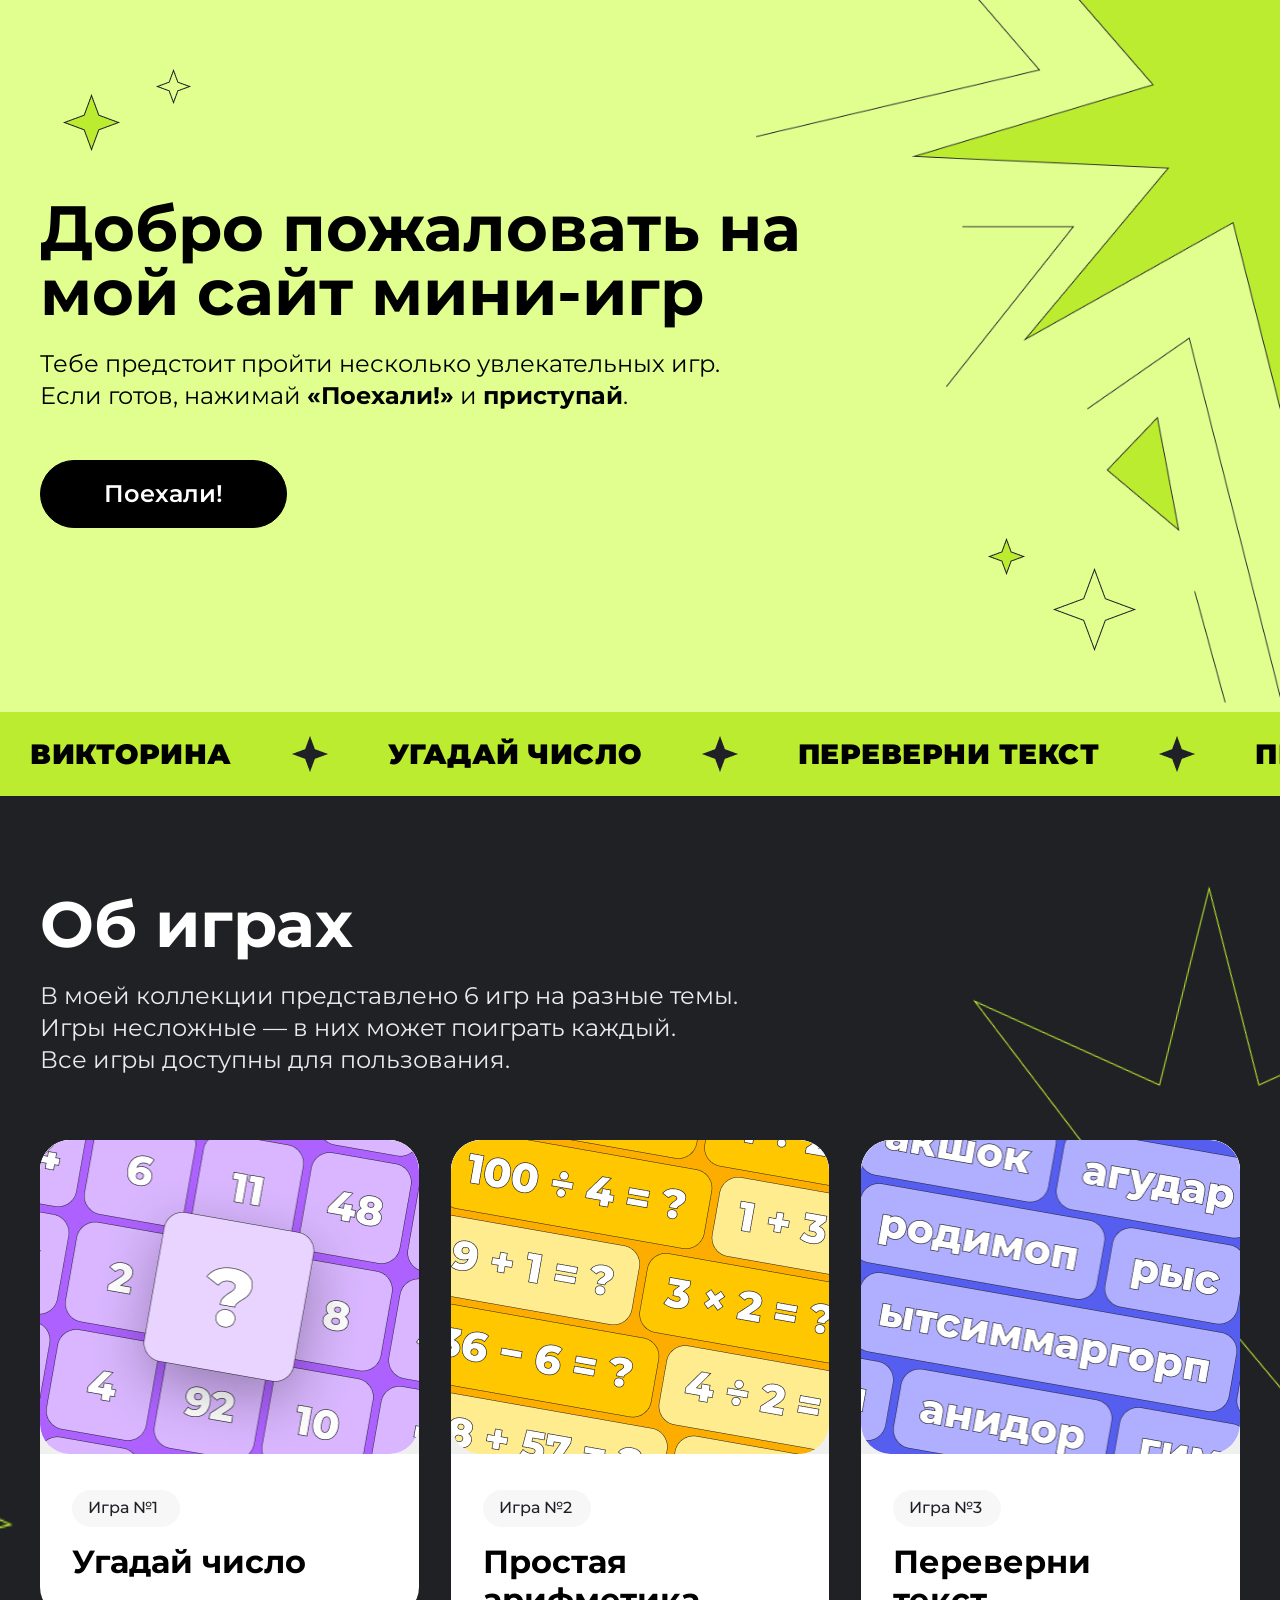
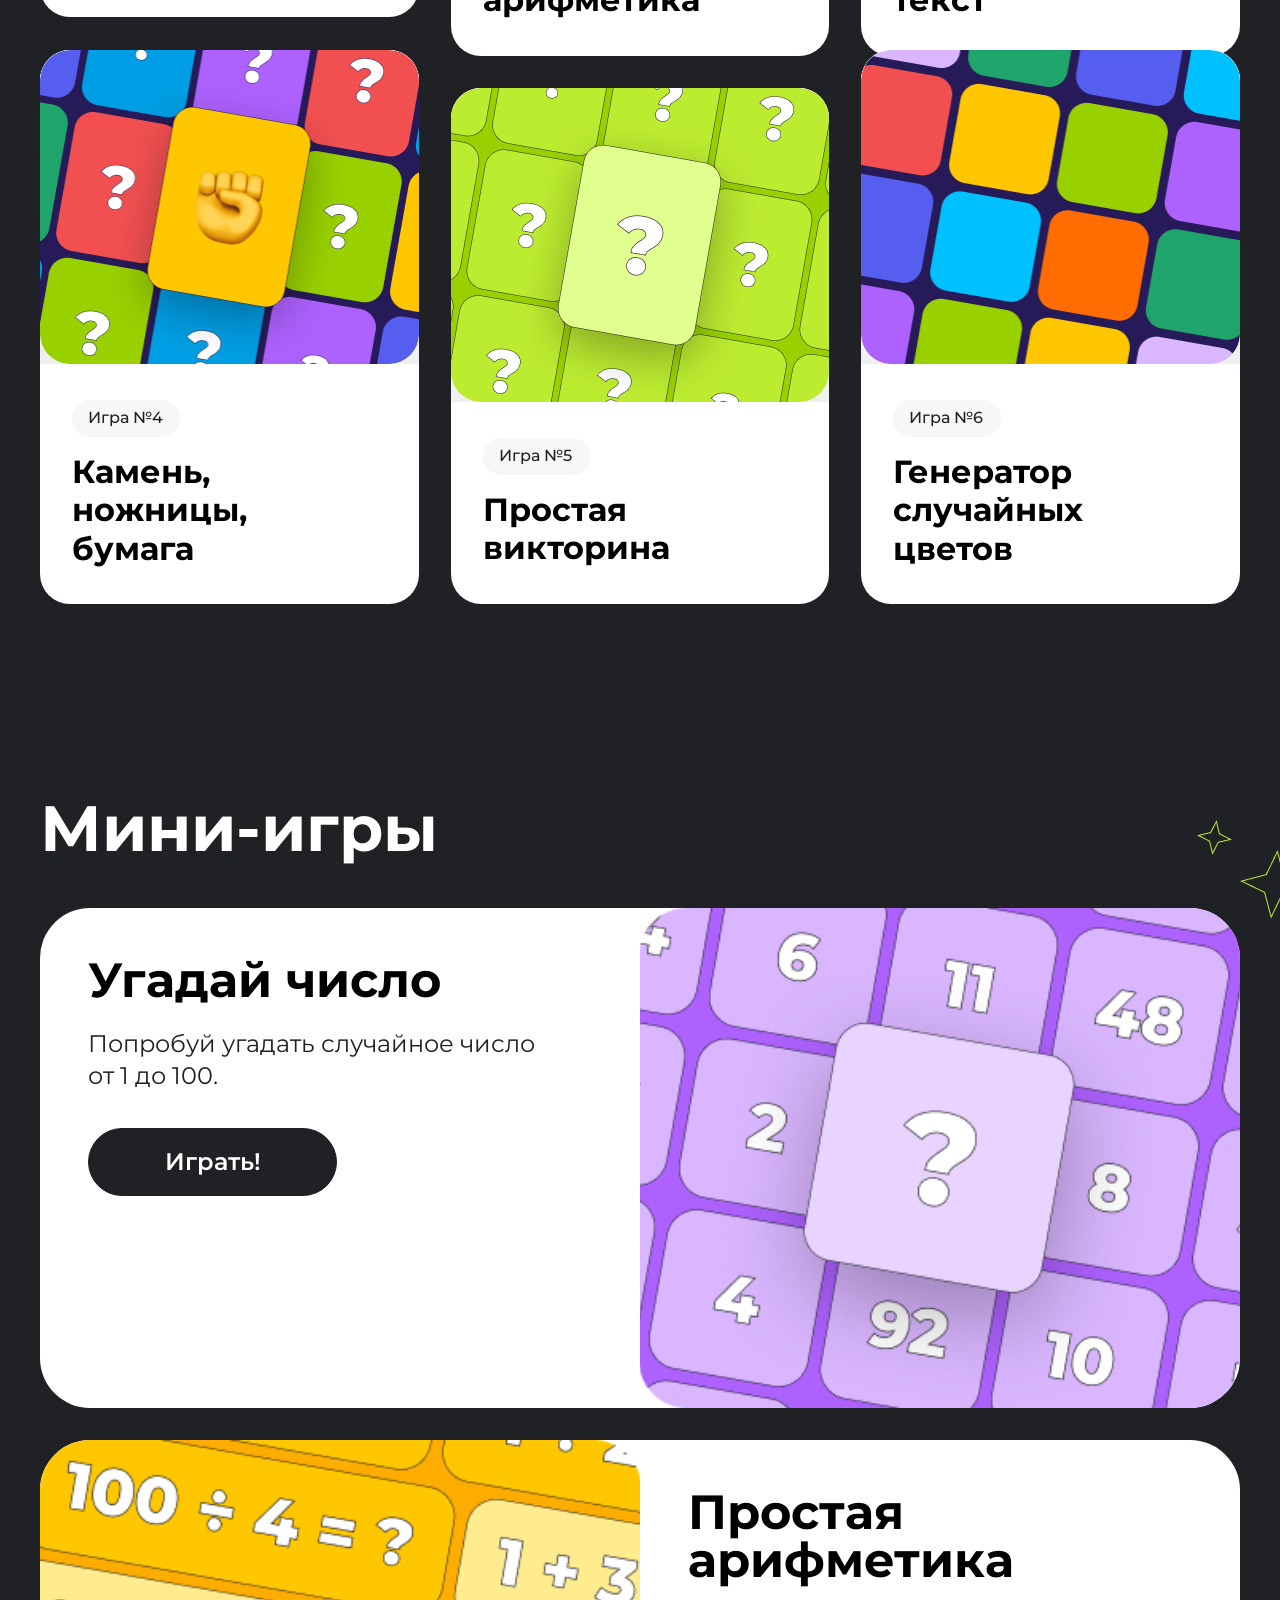
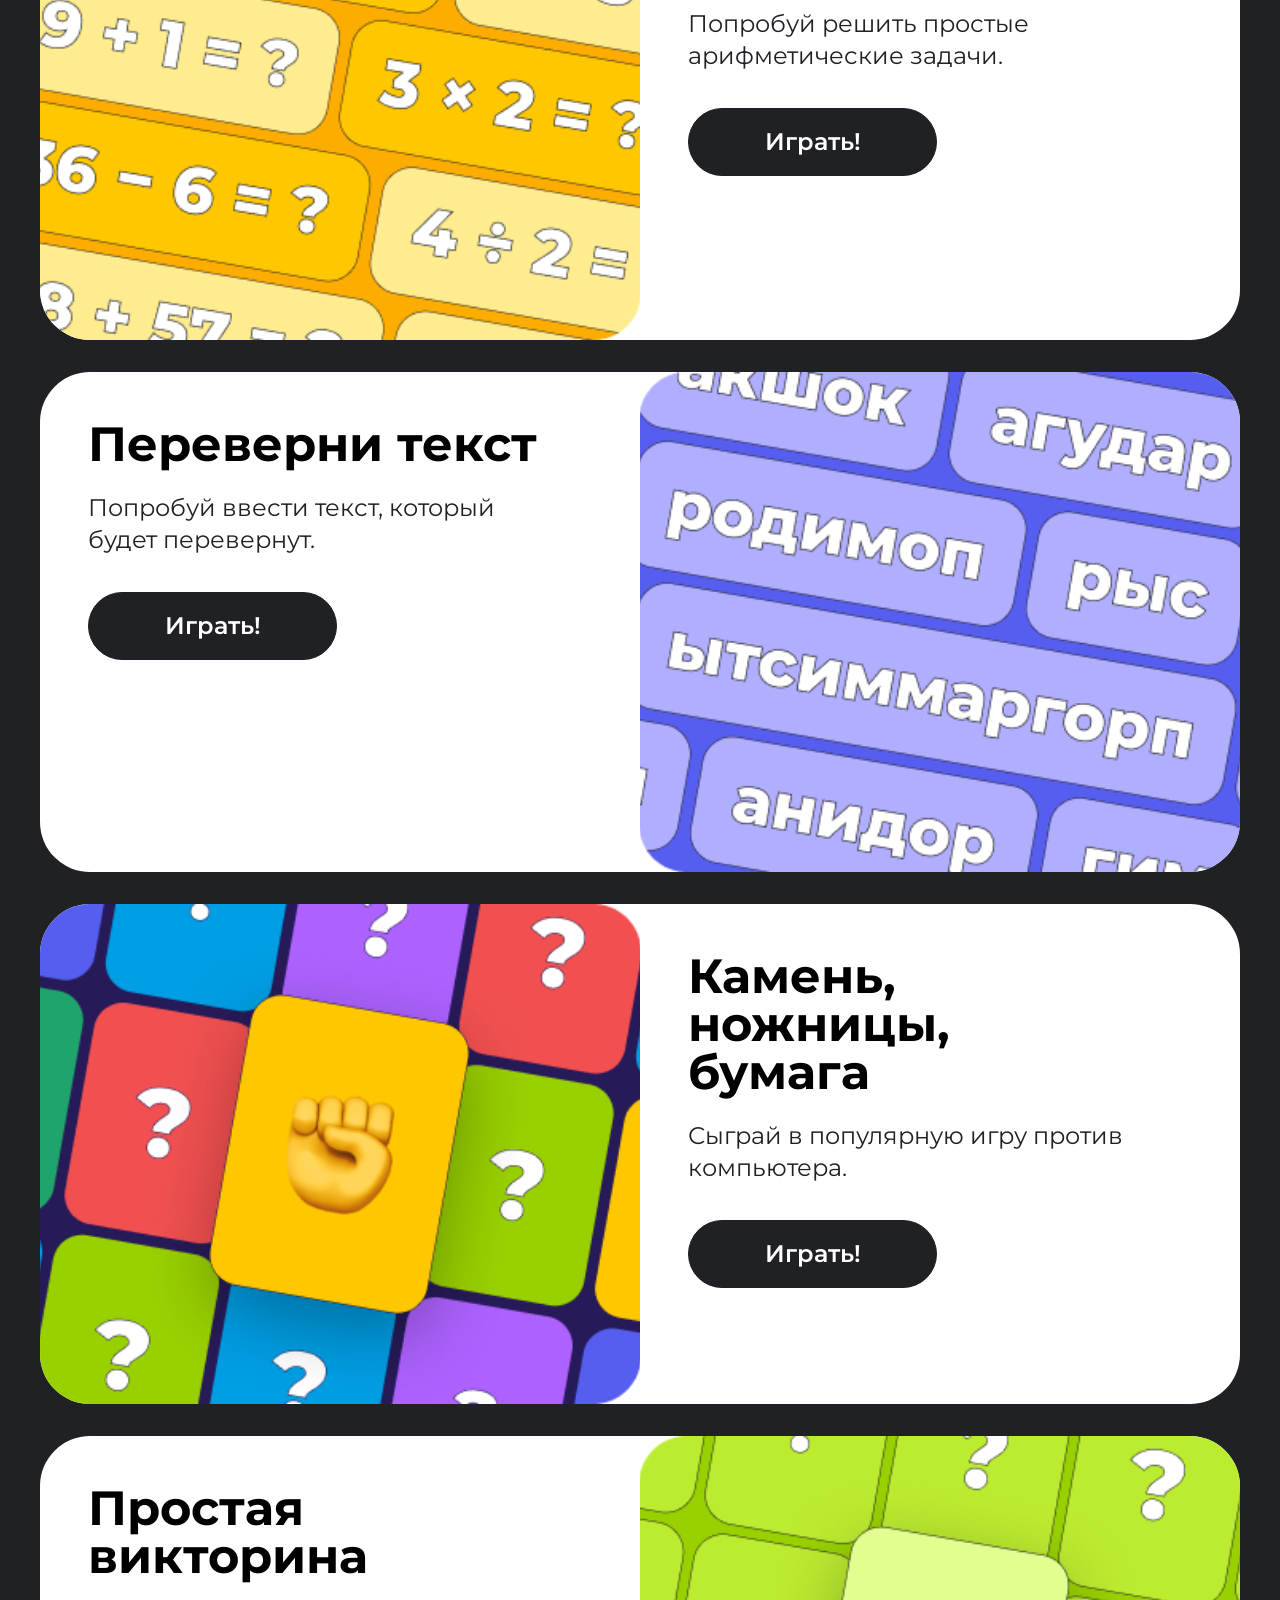
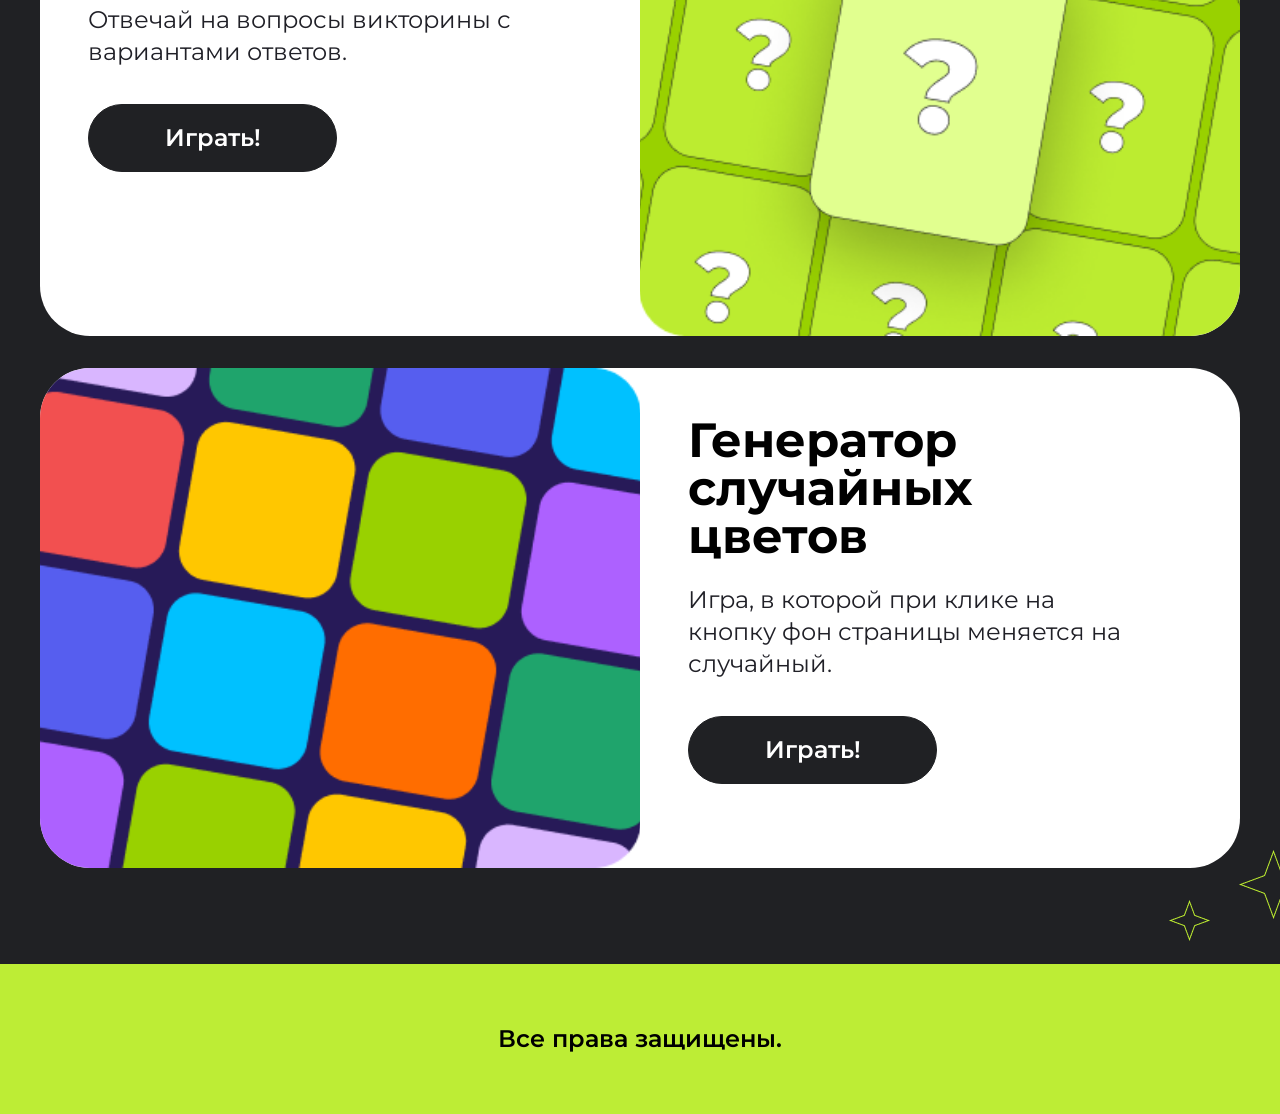
==== index.html @ d9ae39d8 "Merge pull request #2 from alesxxxgo/hw2 Hw2 is done pretty good - nice!" ====
<!DOCTYPE html>
<html lang="en">
<head>
    <meta charset="UTF-8">
    <meta name="viewport" content="width=device-width, initial-scale=1.0">
    <link rel="stylesheet" href="style.css">
    <link rel="preconnect" href="https://fonts.googleapis.com">
    <link rel="preconnect" href="https://fonts.gstatic.com" crossorigin>
    <link href="https://fonts.googleapis.com/css2?family=Montserrat:ital,wght@0,100..900;1,100..900&display=swap"
        rel="stylesheet">
    <title>Главная</title>
</head>
<body>
    <header class="center top">
        <img class="top__stars-1" src="./img/stars-1.png" alt="stars-1">
        <img class="top__stars-2" src="./img/stars-2.png" alt="stars-2">
        <img class="top__stars-3" src="./img/stars-3.png" alt="stars-3">
        <img class="top__stars-4" src="./img/stars-4.png" alt="stars-4">
        <img class="top__stars-5" src="./img/stars-5.png" alt="stars-5">
        <img class="top__stars-9" src="./img/stars-9.png" alt="stars-9">
        <img class="top__stars-10" src="./img/stars-10.png" alt="stars-10">
        <img class="top__stars-11" src="./img/stars-11.png" alt="stars-11">
        <img class="top__stars-12" src="./img/stars-12.png" alt="stars-12">
        <img class="top__stars-13" src="./img/stars-13.png" alt="stars-13">
        <section class="top__desc">
            <h1 class="top__desc-title">Добро пожаловать на мой сайт мини-игр</h1>
            <p class="top__desc-subtitle">
                Тебе предстоит пройти несколько увлекательных игр. Если готов, нажимай 
                <span class="top__desc-subtitle--bold">«Поехали!»</span> и 
                <span class="top__desc-subtitle--bold">приступай</span>.
            </p>
            <a href="#games-section" class="top__desc-btn">Поехали!</a>
        </section>
    </header>

    <div class="ticker">
        <div class="ticker__track">
            <div class="ticker__group">
                <span class="ticker__item">Викторина</span>
                <div class="ticker__star"></div>
                <span class="ticker__item">Угадай число</span>
                <div class="ticker__star"></div>
                <span class="ticker__item">Переверни текст</span>
                <div class="ticker__star"></div>
                <span class="ticker__item">Простая арифметика</span>
                <div class="ticker__star"></div>
                <span class="ticker__item">Камень, Ножницы, Бумага</span>
                <div class="ticker__star"></div>
                <span class="ticker__item">Генератор Случайных Цветов</span>
                <div class="ticker__star"></div>
            </div>
        </div>
    </div>
    
    <section id="games-section" class="games center">
        <img class="games__stars-7" src="./img/stars-7.png" alt="star">
        <img class="games__stars-8" src="./img/stars-8.png" alt="star">
        <div class="games__desc">
            <h2 class="games__desc-title">Об играх</h2>
            <p class="games__desc-text">
                В моей коллекции представлено 6 игр на разные темы.<br>
                Игры несложные — в них может поиграть каждый.<br>
                Все игры доступны для пользования.
            </p>
        </div>
        
        <div class="games__grid">

            <a href="#" class="game-card">
                <div class="game-card__image-box">
                    <img src="./img/game-1.png" alt="Угадай число" class="game-card__img">
                </div>
                <div class="game-card__info">
                    <span class="game-card__number">Игра №1</span>
                    <h3 class="game-card__title">Угадай число</h3>
                </div>
            </a>

            <a href="#" class="game-card">
                <div class="game-card__image-box">
                    <img src="./img/game-2.png" alt="Простая арифметика" class="game-card__img">
                </div>
                <div class="game-card__info">
                    <span class="game-card__number">Игра №2</span>
                    <h3 class="game-card__title">Простая арифметика</h3>
                </div>
            </a>

            <a href="#" class="game-card">
                <div class="game-card__image-box">
                    <img src="./img/game-3.png" alt="Переверни текст" class="game-card__img">
                </div>
                <div class="game-card__info">
                    <span class="game-card__number">Игра №3</span>
                    <h3 class="game-card__title">Переверни текст</h3>
                </div>
            </a>

            <a href="#" class="game-card">
                <div class="game-card__image-box">
                    <img src="./img/game-4.png" alt="Камень, ножницы, бумага" class="game-card__img">
                </div>
                <div class="game-card__info">
                    <span class="game-card__number">Игра №4</span>
                    <h3 class="game-card__title">Камень, ножницы, бумага</h3>
                </div>
            </a>

            <a href="#" class="game-card">
                <div class="game-card__image-box">
                    <img src="./img/game-5.png" alt="Простая викторина" class="game-card__img">
                </div>
                <div class="game-card__info">
                    <span class="game-card__number">Игра №5</span>
                    <h3 class="game-card__title">Простая викторина</h3>
                </div>
            </a>

            <a href="#" class="game-card">
                <div class="game-card__image-box">
                    <img src="./img/game-6.png" alt="Генератор случайных цветов" class="game-card__img">
                </div>
                <div class="game-card__info">
                    <span class="game-card__number">Игра №6</span>
                    <h3 class="game-card__title">Генератор случайных цветов</h3>
                </div>
            </a>
        </div>
    </section>
    <!-- НОВАЯ МОБИЛЬНАЯ СЕКЦИЯ -->
    <section class="mini-games center">
        <h2 class="mini-games__title">Мини-игры</h2>
        
        <!-- Твои мобильные звёзды -->
        <img class="games__stars-14" src="./img/stars-14.png" alt="star">
        <img class="games__stars-15" src="./img/stars-15.png" alt="star">
        <img class="games__stars-16" src="./img/stars-16.png" alt="star">
        <img class="games__stars-17" src="./img/stars-17.png" alt="star">

        <div class="mini-games__list">

            <!-- Карточка №1 (Текст слева) -->
            <div class="mobile-card">
                <div class="mobile-card__info">
                    <h3 class="mobile-card__title">Угадай число</h3>
                    <p class="mobile-card__text">Попробуй угадать случайное число от 1 до 100.</p>
                    <a href="#" class="mobile-card__btn">Играть!</a>
                </div>
                <div class="mobile-card__image-box">
                    <img src="./img/game-1.png" alt="Угадай число" class="mobile-card__img">
                </div>
            </div>

            <!-- Карточка №2 (Картинка слева) -->
            <div class="mobile-card">
                <div class="mobile-card__image-box">
                    <img src="./img/game-2.png" alt="Простая арифметика" class="game-card__img">
                </div>
                <div class="mobile-card__info">
                    <h3 class="mobile-card__title">Простая арифметика</h3>
                    <p class="mobile-card__text">Попробуй решить простые арифметические задачи.</p>
                    <a href="#" class="mobile-card__btn">Играть!</a>
                </div>
            </div>

            <!-- Карточка №3 (Текст слева) -->
            <div class="mobile-card">
                <div class="mobile-card__info">
                    <h3 class="mobile-card__title">Переверни текст</h3>
                    <p class="mobile-card__text">Попробуй ввести текст, который будет перевернут.</p>
                    <a href="#" class="mobile-card__btn">Играть!</a>
                </div>
                <div class="mobile-card__image-box">
                    <img src="./img/game-3.png" alt="Переверни текст" class="mobile-card__img">
                </div>
            </div>

            <!-- Карточка №4 (Картинка слева) -->
            <div class="mobile-card">
                <div class="mobile-card__image-box">
                    <img src="./img/game-4.png" alt="Камень, ножницы, бумага" class="game-card__img">
                </div>
                <div class="mobile-card__info">
                    <h3 class="mobile-card__title">Камень, ножницы, бумага</h3>
                    <p class="mobile-card__text">Сыграй в популярную игру против компьютера.</p>
                    <a href="#" class="mobile-card__btn">Играть!</a>
                </div>
            </div>

            <!-- Карточка №5 (Текст слева) -->
            <div class="mobile-card">
                <div class="mobile-card__info">
                    <h3 class="mobile-card__title">Простая викторина</h3>
                    <p class="mobile-card__text">Отвечай на вопросы викторины с вариантами ответов.</p>
                    <a href="#" class="mobile-card__btn">Играть!</a>
                </div>
                <div class="mobile-card__image-box">
                    <img src="./img/game-5.png" alt="Простая викторина" class="mobile-card__img">
                </div>
            </div>

            <!-- Карточка №6 (Картинка слева) -->
            <div class="mobile-card">
                <div class="mobile-card__image-box">
                    <img src="./img/game-6.png" alt="Генератор случайных цветов" class="game-card__img">
                </div>
                <div class="mobile-card__info">
                    <h3 class="mobile-card__title">Генератор случайных цветов</h3>
                    <p class="mobile-card__text">Игра, в которой при клике на кнопку фон страницы меняется на случайный.</p>
                    <a href="#" class="mobile-card__btn">Играть!</a>
                </div>
            </div>

        </div>
    </section>
    <footer class="footer">
        <p class="footer__text">Все права защищены.</p>
    </footer>
</body>
</html>
---- style.css ----
* {
  margin: 0;
  padding: 0;
  box-sizing: border-box;
  font-family: "Montserrat", sans-serif;
  scroll-behavior: smooth;
}

.center {
  padding-left: calc(50% - 600px);
  padding-right: calc(50% - 600px);
}

.top {
  position: relative;
  overflow: hidden;
  background: #E1FF8F;
  height: 712px;
}
.top__stars-1 {
  top: 0;
  right: 0;
  height: 100%;
  position: absolute;
  z-index: 1;
  pointer-events: none;
}
.top__stars-2 {
  position: absolute;
  top: 568px;
  left: calc(50% + 413px);
}
.top__stars-3 {
  position: absolute;
  top: 538px;
  left: calc(50% + 348px);
}
.top__stars-4 {
  position: absolute;
  top: 94px;
  left: 63px;
}
.top__stars-5 {
  position: absolute;
  top: 69px;
  left: 156px;
}
.top__stars-9, .top__stars-10, .top__stars-11, .top__stars-12, .top__stars-13 {
  display: none;
}
.top__desc {
  position: relative;
  z-index: 2;
}
.top__desc-title {
  padding-top: 196px;
  padding-bottom: 24px;
  width: 769px;
  font-weight: 700;
  font-size: 64px;
  line-height: 100%;
}
.top__desc-subtitle {
  width: 720px;
  font-weight: 400;
  font-size: 24px;
  line-height: 32px;
}
.top__desc-subtitle span {
  font-weight: 700;
}
.top__desc-btn {
  display: flex;
  justify-content: center;
  text-decoration: none;
  width: 247px;
  margin-top: 48px;
  border-radius: 60px;
  padding-top: 16px;
  padding-bottom: 16px;
  padding-left: 28px;
  padding-right: 28px;
  font-size: 24px;
  color: #fff;
  background-color: #000;
  font-weight: 600;
  line-height: 142%;
  border: 1px solid #000;
}
.top__desc-btn:hover {
  transition: all 0.75s;
  color: #000;
  background-color: #fff;
}

.ticker {
  width: 100%;
  background-color: #BCEC30;
  overflow: hidden;
  display: flex;
  flex-wrap: nowrap;
  -webkit-user-select: none;
     -moz-user-select: none;
          user-select: none;
}
.ticker__container {
  display: flex;
  flex-wrap: nowrap;
  width: -moz-max-content;
  width: max-content;
  animation: scroll-marquee 25s linear infinite;
}
.ticker__group {
  display: flex;
  align-items: center;
  flex-wrap: nowrap;
  gap: 60px;
  padding: 24px 30px;
}
.ticker__item {
  font-weight: 900;
  font-size: 28px;
  text-transform: uppercase;
  color: #000000;
  letter-spacing: 0.5px;
  white-space: nowrap;
}
.ticker__star {
  width: 36px;
  height: 36px;
  background: url(./img/star.png) no-repeat center/contain;
  flex-shrink: 0;
}
.ticker:hover .ticker__container {
  animation-play-state: paused;
}

@keyframes scroll-marquee {
  0% {
    transform: translate3d(0, 0, 0);
  }
  100% {
    transform: translate3d(-50%, 0, 0);
  }
}
.games {
  background-color: #202124;
  padding-top: 96px;
  padding-bottom: 96px;
  position: relative;
  overflow: hidden;
}
.games::after {
  content: "";
  position: absolute;
  width: 584.71px;
  height: 584.71px;
  opacity: 1;
  top: 87px;
  left: calc(50% + 230px);
  transform: rotate(6.77deg);
  background: url("./img/stars-6.png") no-repeat center/contain;
  z-index: 1;
  pointer-events: none;
}
.games__stars-7 {
  position: absolute;
  width: 54px;
  height: 54px;
  top: 700px;
  left: calc(50% - 680px);
  z-index: 2;
}
.games__stars-8 {
  position: absolute;
  width: 31px;
  height: 31px;
  top: 650px;
  left: calc(50% - 700px);
  transform: rotate(15deg);
  z-index: 2;
}
.games__desc {
  position: relative;
  z-index: 3;
  margin-bottom: 64px;
}
.games__desc-title {
  font-size: 64px;
  font-weight: 700;
  color: #ffffff;
  line-height: 100%;
  padding-bottom: 24px;
}
.games__desc-text {
  font-size: 24px;
  font-weight: 400;
  color: #ffffff;
  line-height: 32px;
  opacity: 0.9;
}
.games__grid {
  position: relative;
  display: grid;
  grid-template-columns: repeat(3, 1fr);
  gap: 32px;
  align-items: start;
}

.game-card {
  display: flex;
  flex-direction: column;
  background-color: #ffffff;
  border-radius: 30px;
  text-decoration: none;
  overflow: hidden;
  position: relative;
  z-index: 2;
  transition: transform 0.3s cubic-bezier(0.25, 0.46, 0.45, 0.94);
}
.game-card:nth-child(4), .game-card:nth-child(6) {
  margin-top: -38px;
}
.game-card:hover {
  scale: 1.05;
  transition: 0.35s;
  cursor: pointer;
}
.game-card__image-box {
  width: 100%;
  height: 314px;
  background-color: #f0f0f0;
  overflow: hidden;
}
.game-card__img {
  width: 100%;
  height: 100%;
  -o-object-fit: cover;
     object-fit: cover;
  border-radius: 30px;
}
.game-card__info {
  padding: 36px 32px;
  display: flex;
  flex-direction: column;
  gap: 16px;
}
.game-card__number {
  font-size: 16px;
  font-weight: 500;
  color: #202027;
  background-color: #f7f7f7;
  width: 108px;
  padding: 8px 16px 10px 16px;
  border-radius: 52px;
}
.game-card__title {
  width: 300px;
  font-size: 32px;
  font-weight: 700;
  color: #000000;
  line-height: 120%;
}

.mini-games {
  background-color: #202124;
  padding-top: 96px;
  padding-bottom: 96px;
  position: relative;
  overflow: hidden;
}
.mini-games__title {
  font-size: 64px;
  font-weight: 700;
  color: #ffffff;
  line-height: 100%;
  margin-bottom: 48px;
}
.mini-games__list {
  display: flex;
  flex-direction: column;
  gap: 32px;
  width: 100%;
}
.mini-games .games__stars-14 {
  position: absolute;
  opacity: 1;
  top: 120px;
  left: calc(50% + 557px);
  border-width: 1px;
  z-index: 1;
}
.mini-games .games__stars-15 {
  position: absolute;
  opacity: 1;
  top: 150px;
  left: calc(50% + 600px);
  border-width: 1px;
  z-index: 1;
}
.mini-games .games__stars-16 {
  width: 69px;
  height: 69px;
  position: absolute;
  top: 3350px;
  left: calc(50% + 599px);
  border-width: 1px;
  z-index: 1;
}
.mini-games .games__stars-17 {
  width: 41px;
  height: 41px;
  position: absolute;
  top: 3400px;
  left: calc(50% + 529px);
  border-width: 1px;
  z-index: 1;
}

.mobile-card {
  display: flex;
  flex-direction: row;
  width: 100%;
  height: 500px;
  background-color: #ffffff;
  border-radius: 50px;
  overflow: hidden;
  position: relative;
  z-index: 2;
  transition: transform 0.3s cubic-bezier(0.25, 0.46, 0.45, 0.94);
}
.mobile-card__image-box {
  width: 50%;
  height: 100%;
  overflow: hidden;
}
.mobile-card__img {
  width: 100%;
  height: 100%;
  -o-object-fit: cover;
     object-fit: cover;
  border-radius: 30px;
}
.mobile-card__info {
  width: 50%;
  padding: 48px 48px;
  display: flex;
  flex-direction: column;
  align-items: flex-start;
  gap: 24px;
}
.mobile-card__title {
  width: 450px;
  font-size: 48px;
  font-weight: 700;
  color: #000000;
  line-height: 100%;
}
.mobile-card__text {
  font-size: 24px;
  font-weight: 400;
  color: #202027;
  line-height: 32px;
  max-width: 457px;
}
.mobile-card__btn {
  display: inline-flex;
  justify-content: center;
  align-items: center;
  text-decoration: none;
  background-color: #202124;
  color: #ffffff;
  font-weight: 600;
  font-size: 24px;
  line-height: 142%;
  padding: 16px 75.5px;
  border-radius: 60px;
  margin-top: 12px;
  border: 1px solid #202124;
  transition: all 0.3s ease-in-out;
}
.mobile-card__btn:hover {
  background-color: #ffffff;
  color: #202124;
}

.footer {
  display: flex;
  height: 150px;
  background-color: #BDED35;
  justify-content: center;
  align-items: center;
}
.footer__text {
  font-family: "Montserrat", sans-serif;
  font-size: 24px;
  font-weight: 600;
  color: #000;
}

@media (max-width: 767px) {
  .center {
    padding-left: 16px;
    padding-right: 16px;
  }
  .top {
    height: auto;
    padding-top: 147px;
    padding-bottom: 182px;
    position: relative;
    overflow: hidden;
  }
  .top__stars-1, .top__stars-2, .top__stars-3, .top__stars-4, .top__stars-5 {
    display: none !important;
  }
  .top__stars-9 {
    opacity: 1;
    border-width: 1px;
    top: 0;
    right: 0;
    position: absolute;
    z-index: 1;
    pointer-events: none;
    display: inline;
  }
  .top__stars-10 {
    opacity: 1;
    top: 97px;
    left: 38px;
    position: absolute;
    border-width: 1px;
    display: inline;
  }
  .top__stars-11 {
    opacity: 1;
    top: 64px;
    left: 92px;
    position: absolute;
    border-width: 1px;
    display: inline;
  }
  .top__stars-12 {
    opacity: 1;
    top: 557px;
    left: 273px;
    position: absolute;
    border-width: 1px;
    display: inline;
  }
  .top__stars-13 {
    opacity: 1;
    top: 580px;
    left: 304px;
    position: absolute;
    border-width: 1px;
    display: inline;
  }
  .top__desc {
    display: flex;
    flex-direction: column;
    align-items: center;
    text-align: center;
    width: 100%;
  }
  .top__desc-title {
    font-size: 32px;
    line-height: 110%;
    width: 100%;
    max-width: 262px;
    padding-left: 17px;
    padding-right: 17px;
    padding-top: 0;
    padding-bottom: 24px;
  }
  .top__desc-subtitle {
    font-size: 16px;
    line-height: 140%;
    width: 100%;
    max-width: 296px;
  }
  .top__desc-btn {
    margin-top: 36px;
    width: 285px;
    font-size: 16px;
  }
  .ticker__group {
    display: flex;
    align-items: center;
    flex-wrap: nowrap;
    gap: 27.5px;
    padding: 16px 17px;
  }
  .ticker__item {
    font-weight: 700;
    font-size: 18px;
    text-transform: uppercase;
    color: #000000;
    letter-spacing: 4%;
    white-space: nowrap;
  }
  .ticker__star {
    width: 19.5px;
    height: 19.5px;
    background: url(./img/star.png) no-repeat center/contain;
    flex-shrink: 0;
  }
  .games {
    display: none;
  }
  .mini-games {
    padding-top: 16px;
    padding-bottom: 10px;
  }
  .mini-games__title {
    font-size: 32px;
    margin-bottom: 48px;
    margin-top: 48px;
  }
  .mini-games__list {
    gap: 24px;
  }
  .mini-games .games__stars-14,
  .mini-games .games__stars-15,
  .mini-games .games__stars-16,
  .mini-games .games__stars-17 {
    display: none !important;
  }
  .mobile-card {
    display: flex;
    flex-direction: column !important;
    height: auto;
    border-radius: 30px;
  }
  .mobile-card__image-box {
    order: 1;
    width: 100%;
    height: 284px;
  }
  .mobile-card__info {
    order: 2;
    width: 100%;
    padding: 30px 30px;
    gap: 16px;
  }
  .mobile-card__img {
    border-radius: 0;
  }
  .mobile-card__title {
    font-size: 32px;
    width: 284px;
  }
  .mobile-card__text {
    font-size: 16px;
    line-height: 108%;
    max-width: 285px;
  }
  .mobile-card__btn {
    width: 285px;
    font-size: 16px;
    padding: 15.5px 0;
    margin-top: 16px;
  }
  .footer {
    height: 100px;
  }
  .footer__text {
    font-size: 16px;
  }
}/*# sourceMappingURL=style.css.map */
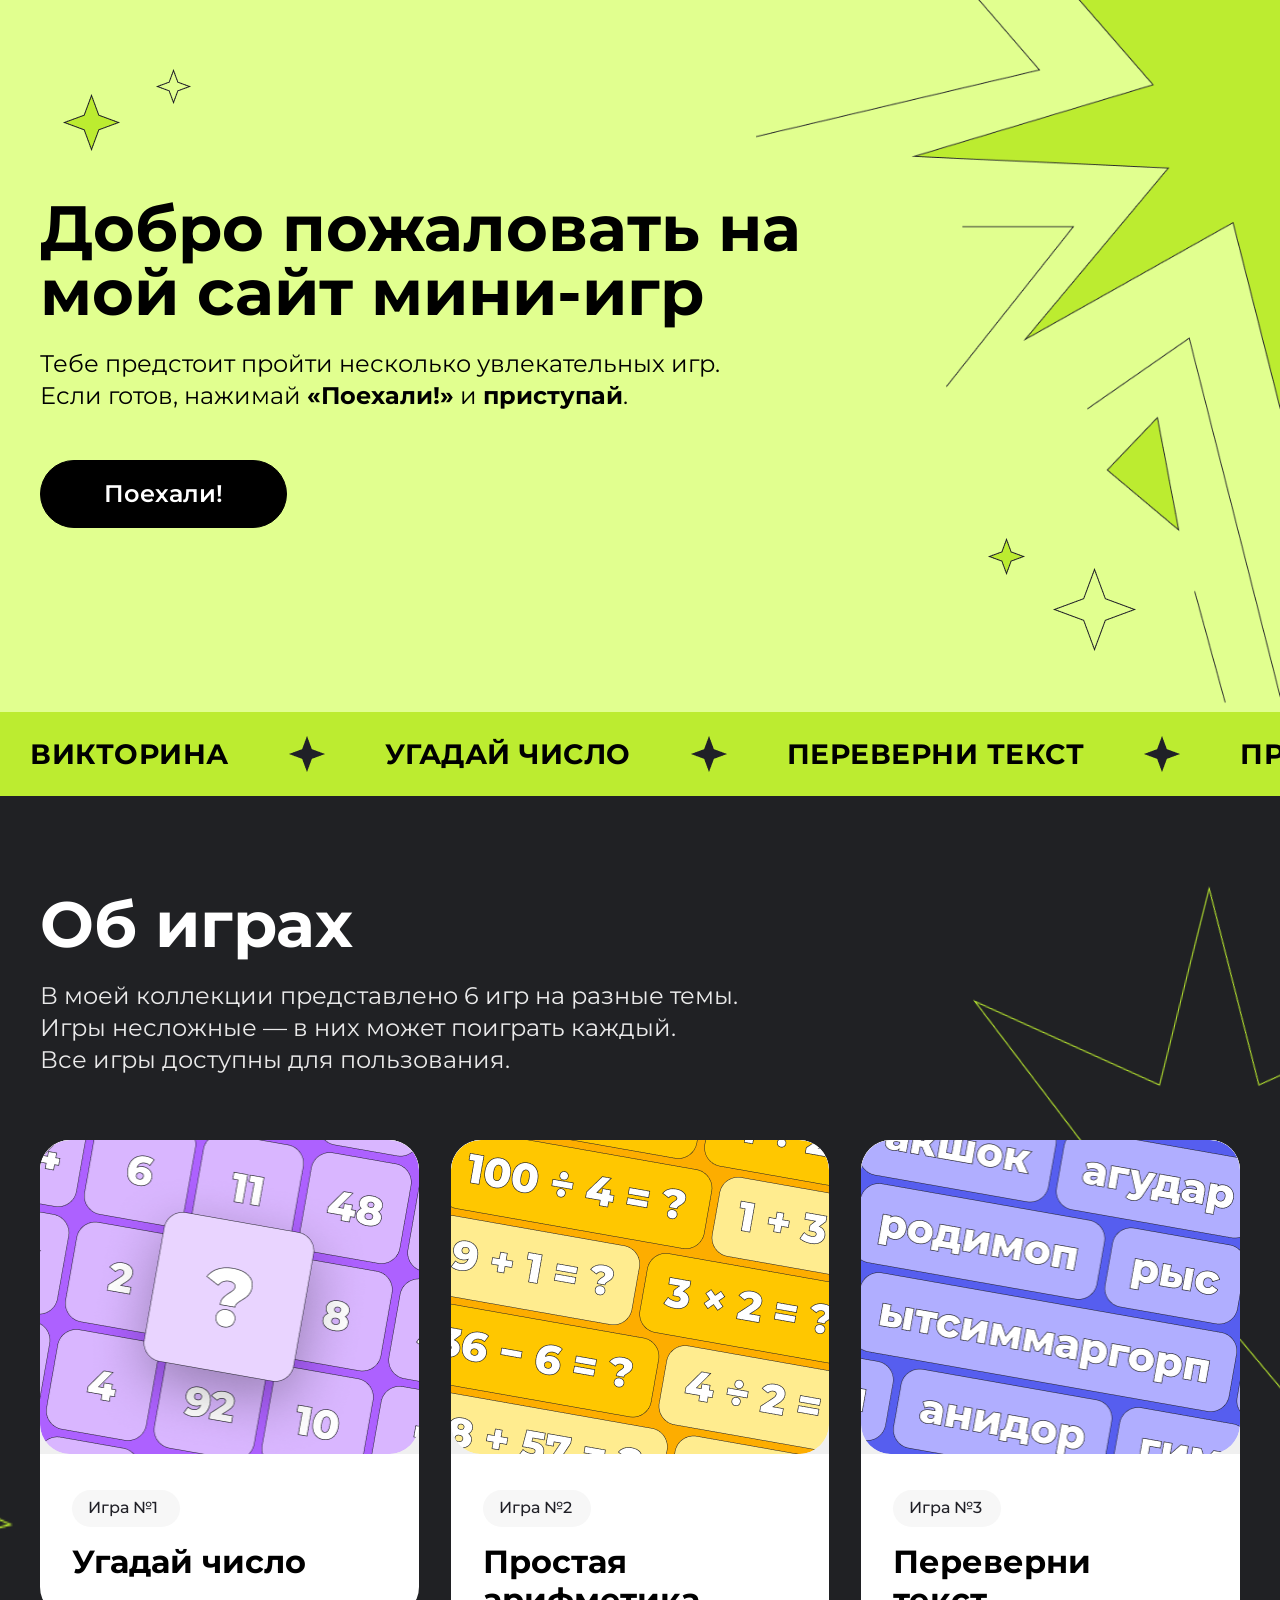
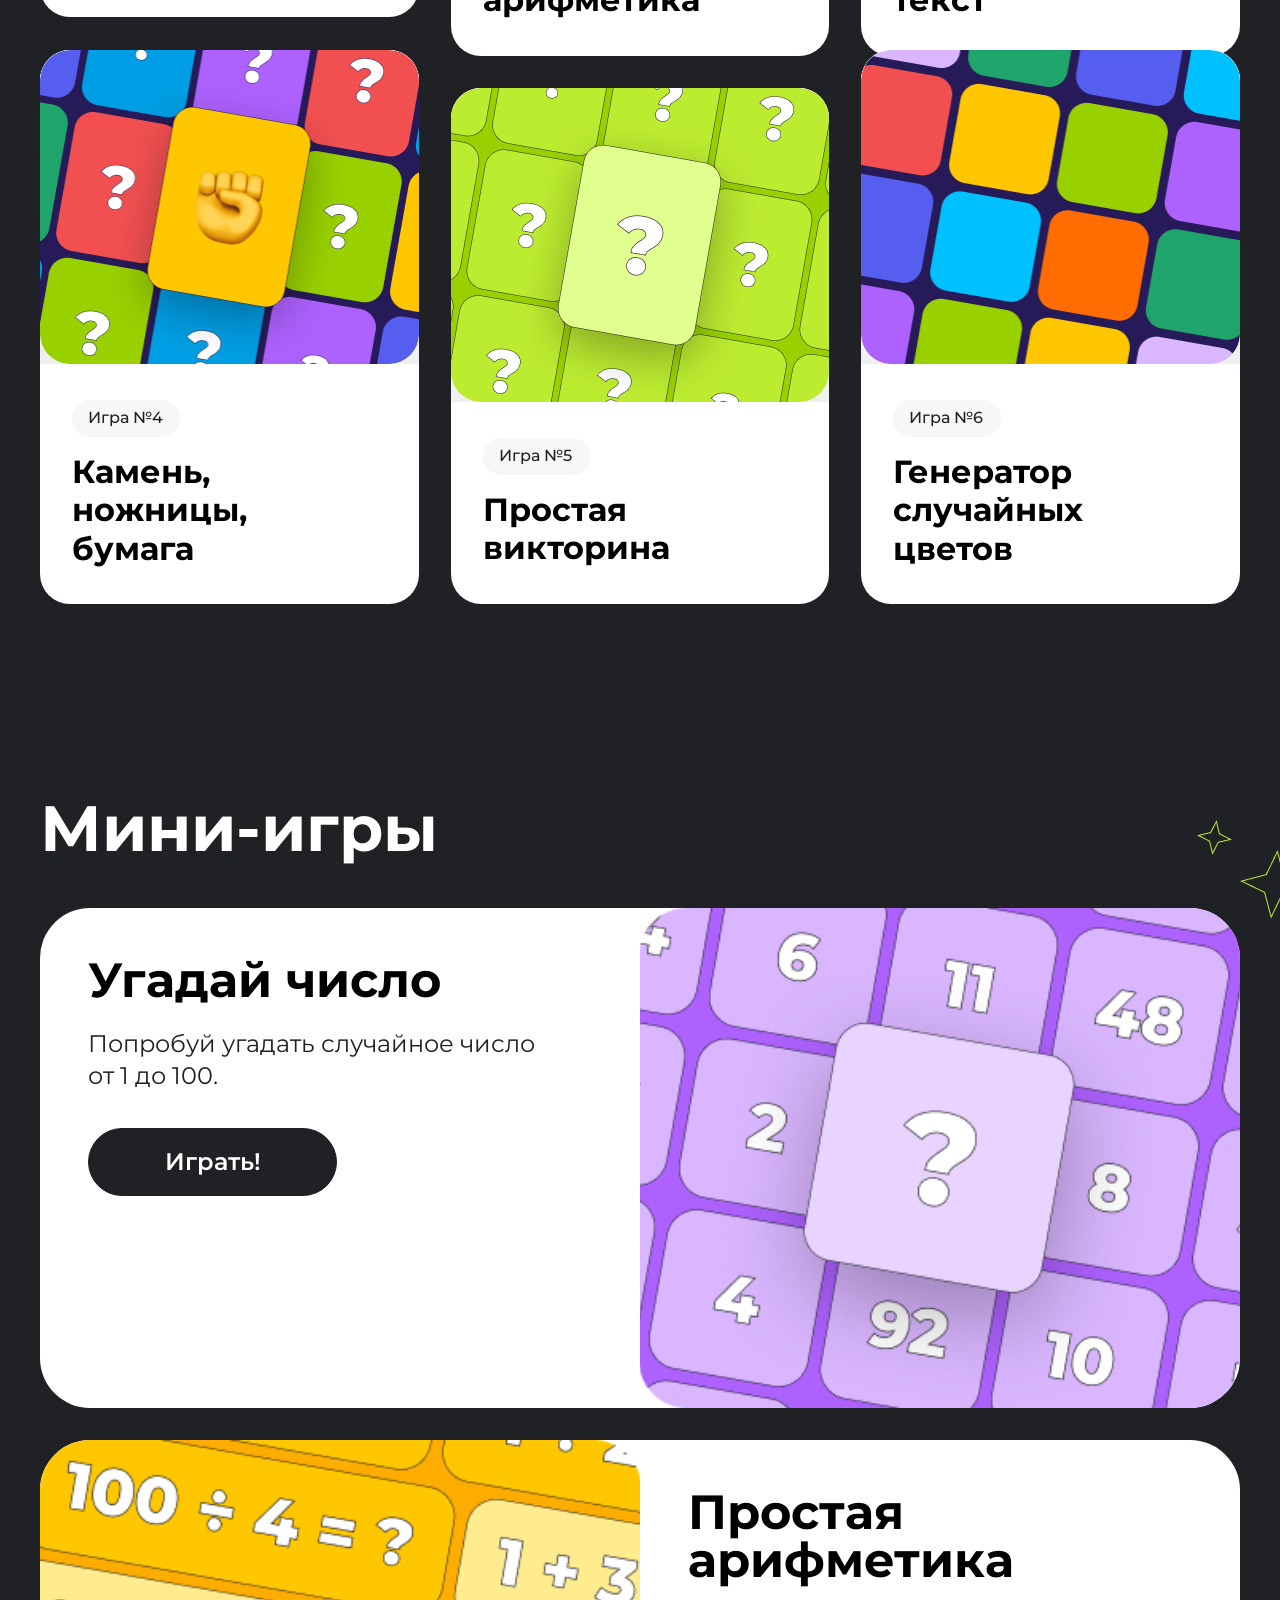
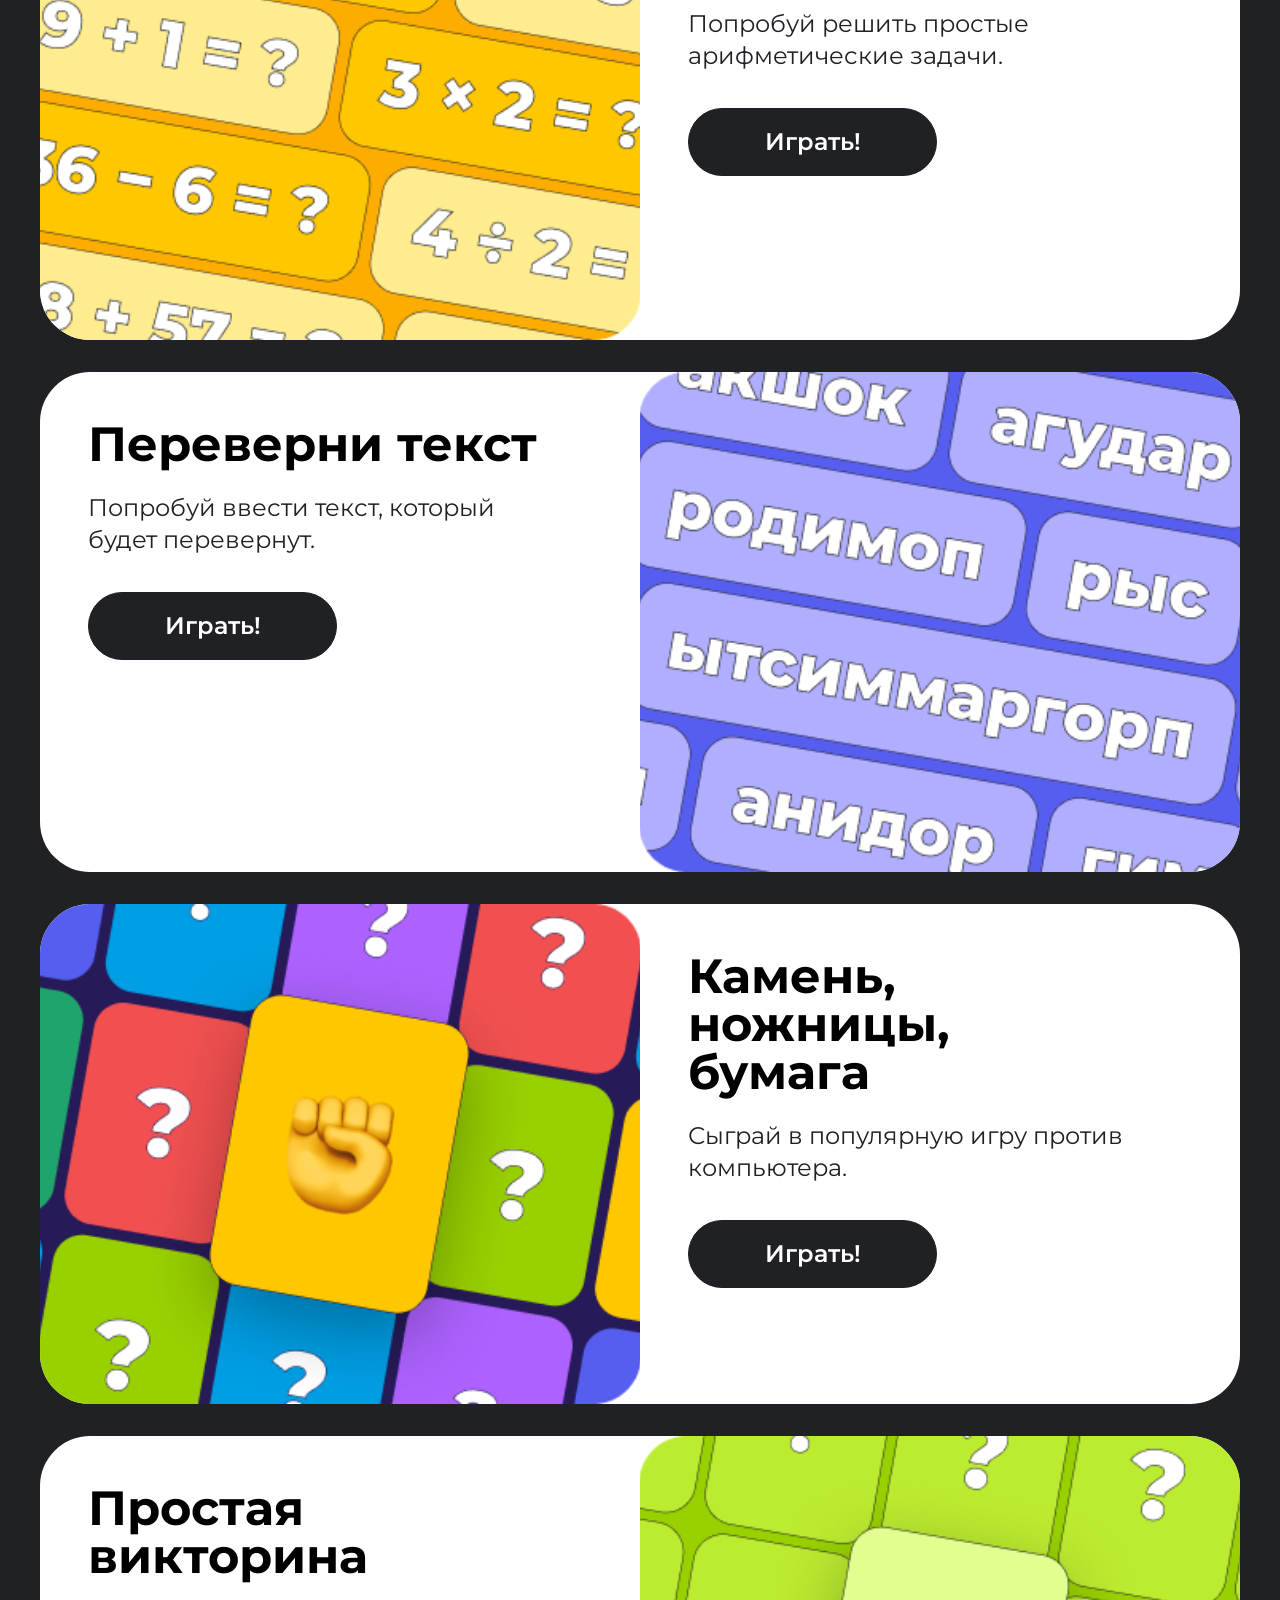
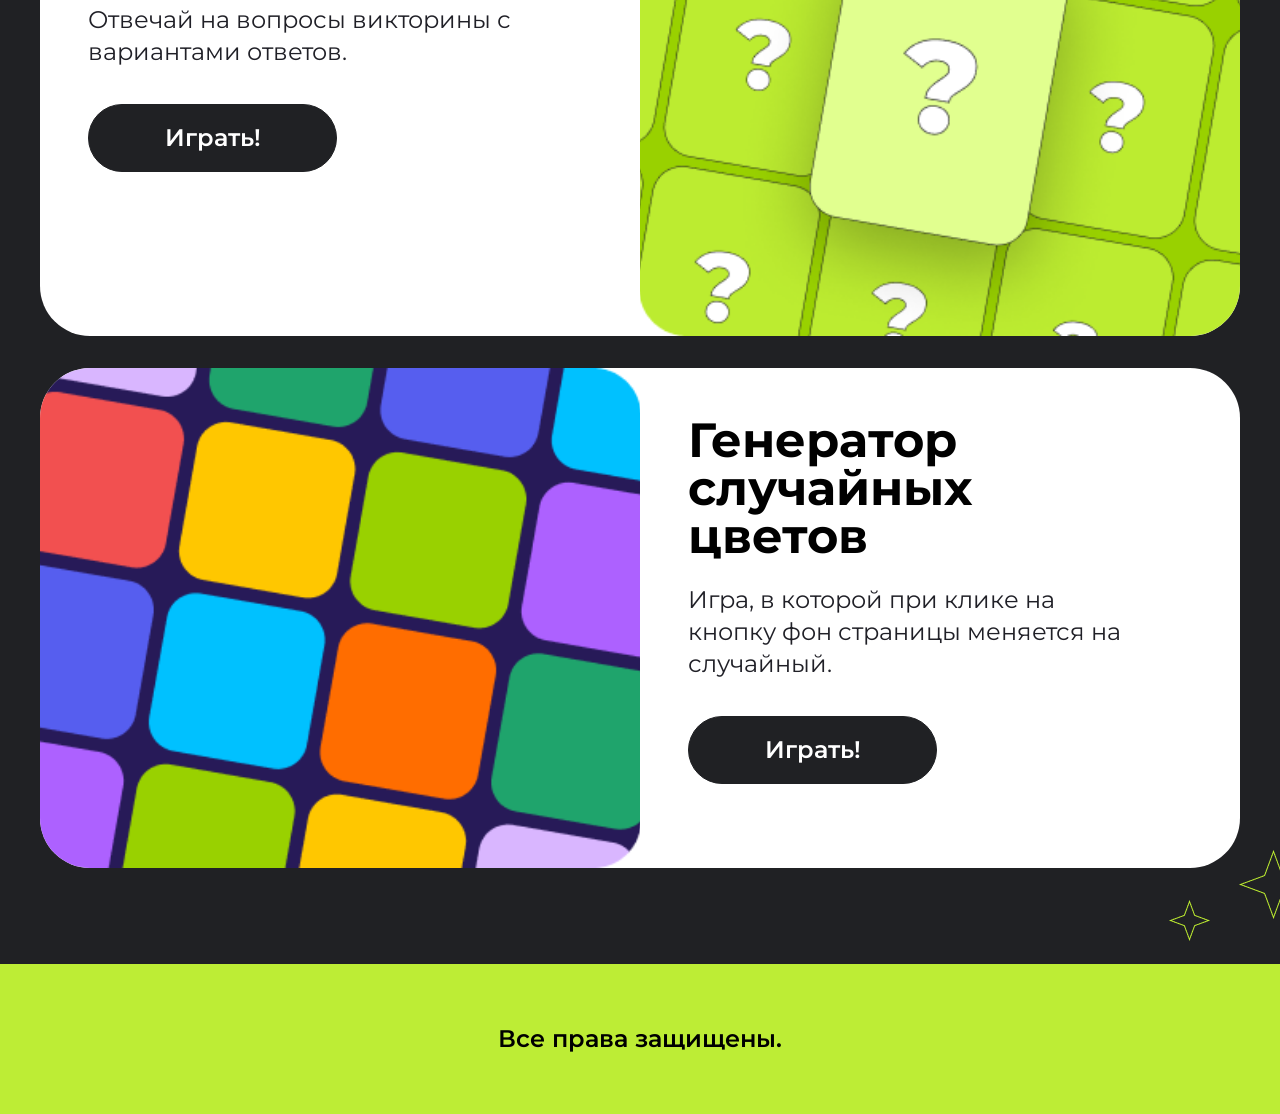
==== commit 96fe7844: "Merge pull request #3 from alesxxxgo/hw3 Hw3" ====
--- a/index.html
+++ b/index.html
@@ -66,7 +66,7 @@
         
         <div class="games__grid">
 
-            <a href="#" class="game-card">
+            <a href="#guess-the-number" class="game-card">
                 <div class="game-card__image-box">
                     <img src="./img/game-1.png" alt="Угадай число" class="game-card__img">
                 </div>
@@ -76,7 +76,7 @@
                 </div>
             </a>
 
-            <a href="#" class="game-card">
+            <a href="#simple-arithmethics" class="game-card">
                 <div class="game-card__image-box">
                     <img src="./img/game-2.png" alt="Простая арифметика" class="game-card__img">
                 </div>
@@ -86,7 +86,7 @@
                 </div>
             </a>
 
-            <a href="#" class="game-card">
+            <a href="#flip-the-text" class="game-card">
                 <div class="game-card__image-box">
                     <img src="./img/game-3.png" alt="Переверни текст" class="game-card__img">
                 </div>
@@ -96,7 +96,7 @@
                 </div>
             </a>
 
-            <a href="#" class="game-card">
+            <a href="#rock-paper-scissors" class="game-card">
                 <div class="game-card__image-box">
                     <img src="./img/game-4.png" alt="Камень, ножницы, бумага" class="game-card__img">
                 </div>
@@ -106,7 +106,7 @@
                 </div>
             </a>
 
-            <a href="#" class="game-card">
+            <a href="#easy-quizz" class="game-card">
                 <div class="game-card__image-box">
                     <img src="./img/game-5.png" alt="Простая викторина" class="game-card__img">
                 </div>
@@ -116,7 +116,7 @@
                 </div>
             </a>
 
-            <a href="#" class="game-card">
+            <a href="#random-color-generator" class="game-card">
                 <div class="game-card__image-box">
                     <img src="./img/game-6.png" alt="Генератор случайных цветов" class="game-card__img">
                 </div>
@@ -127,11 +127,9 @@
             </a>
         </div>
     </section>
-    <!-- НОВАЯ МОБИЛЬНАЯ СЕКЦИЯ -->
     <section class="mini-games center">
         <h2 class="mini-games__title">Мини-игры</h2>
         
-        <!-- Твои мобильные звёзды -->
         <img class="games__stars-14" src="./img/stars-14.png" alt="star">
         <img class="games__stars-15" src="./img/stars-15.png" alt="star">
         <img class="games__stars-16" src="./img/stars-16.png" alt="star">
@@ -139,8 +137,7 @@
 
         <div class="mini-games__list">
 
-            <!-- Карточка №1 (Текст слева) -->
-            <div class="mobile-card">
+            <div id="guess-the-number" class="mobile-card">
                 <div class="mobile-card__info">
                     <h3 class="mobile-card__title">Угадай число</h3>
                     <p class="mobile-card__text">Попробуй угадать случайное число от 1 до 100.</p>
@@ -151,8 +148,7 @@
                 </div>
             </div>
 
-            <!-- Карточка №2 (Картинка слева) -->
-            <div class="mobile-card">
+            <div id="simple-arithmethics" class="mobile-card">
                 <div class="mobile-card__image-box">
                     <img src="./img/game-2.png" alt="Простая арифметика" class="game-card__img">
                 </div>
@@ -163,8 +159,7 @@
                 </div>
             </div>
 
-            <!-- Карточка №3 (Текст слева) -->
-            <div class="mobile-card">
+            <div id="flip-the-text" class="mobile-card">
                 <div class="mobile-card__info">
                     <h3 class="mobile-card__title">Переверни текст</h3>
                     <p class="mobile-card__text">Попробуй ввести текст, который будет перевернут.</p>
@@ -175,8 +170,7 @@
                 </div>
             </div>
 
-            <!-- Карточка №4 (Картинка слева) -->
-            <div class="mobile-card">
+            <div id="rock-paper-scissors" class="mobile-card">
                 <div class="mobile-card__image-box">
                     <img src="./img/game-4.png" alt="Камень, ножницы, бумага" class="game-card__img">
                 </div>
@@ -187,8 +181,7 @@
                 </div>
             </div>
 
-            <!-- Карточка №5 (Текст слева) -->
-            <div class="mobile-card">
+            <div id="easy-quizz" class="mobile-card">
                 <div class="mobile-card__info">
                     <h3 class="mobile-card__title">Простая викторина</h3>
                     <p class="mobile-card__text">Отвечай на вопросы викторины с вариантами ответов.</p>
@@ -199,8 +192,7 @@
                 </div>
             </div>
 
-            <!-- Карточка №6 (Картинка слева) -->
-            <div class="mobile-card">
+            <div id="random-color-generator" class="mobile-card">
                 <div class="mobile-card__image-box">
                     <img src="./img/game-6.png" alt="Генератор случайных цветов" class="game-card__img">
                 </div>
--- a/style.css
+++ b/style.css
@@ -118,7 +118,7 @@
   padding: 24px 30px;
 }
 .ticker__item {
-  font-weight: 900;
+  font-weight: 700;
   font-size: 28px;
   text-transform: uppercase;
   color: #000000;
@@ -491,7 +491,6 @@
     padding: 16px 17px;
   }
   .ticker__item {
-    font-weight: 700;
     font-size: 18px;
     text-transform: uppercase;
     color: #000000;
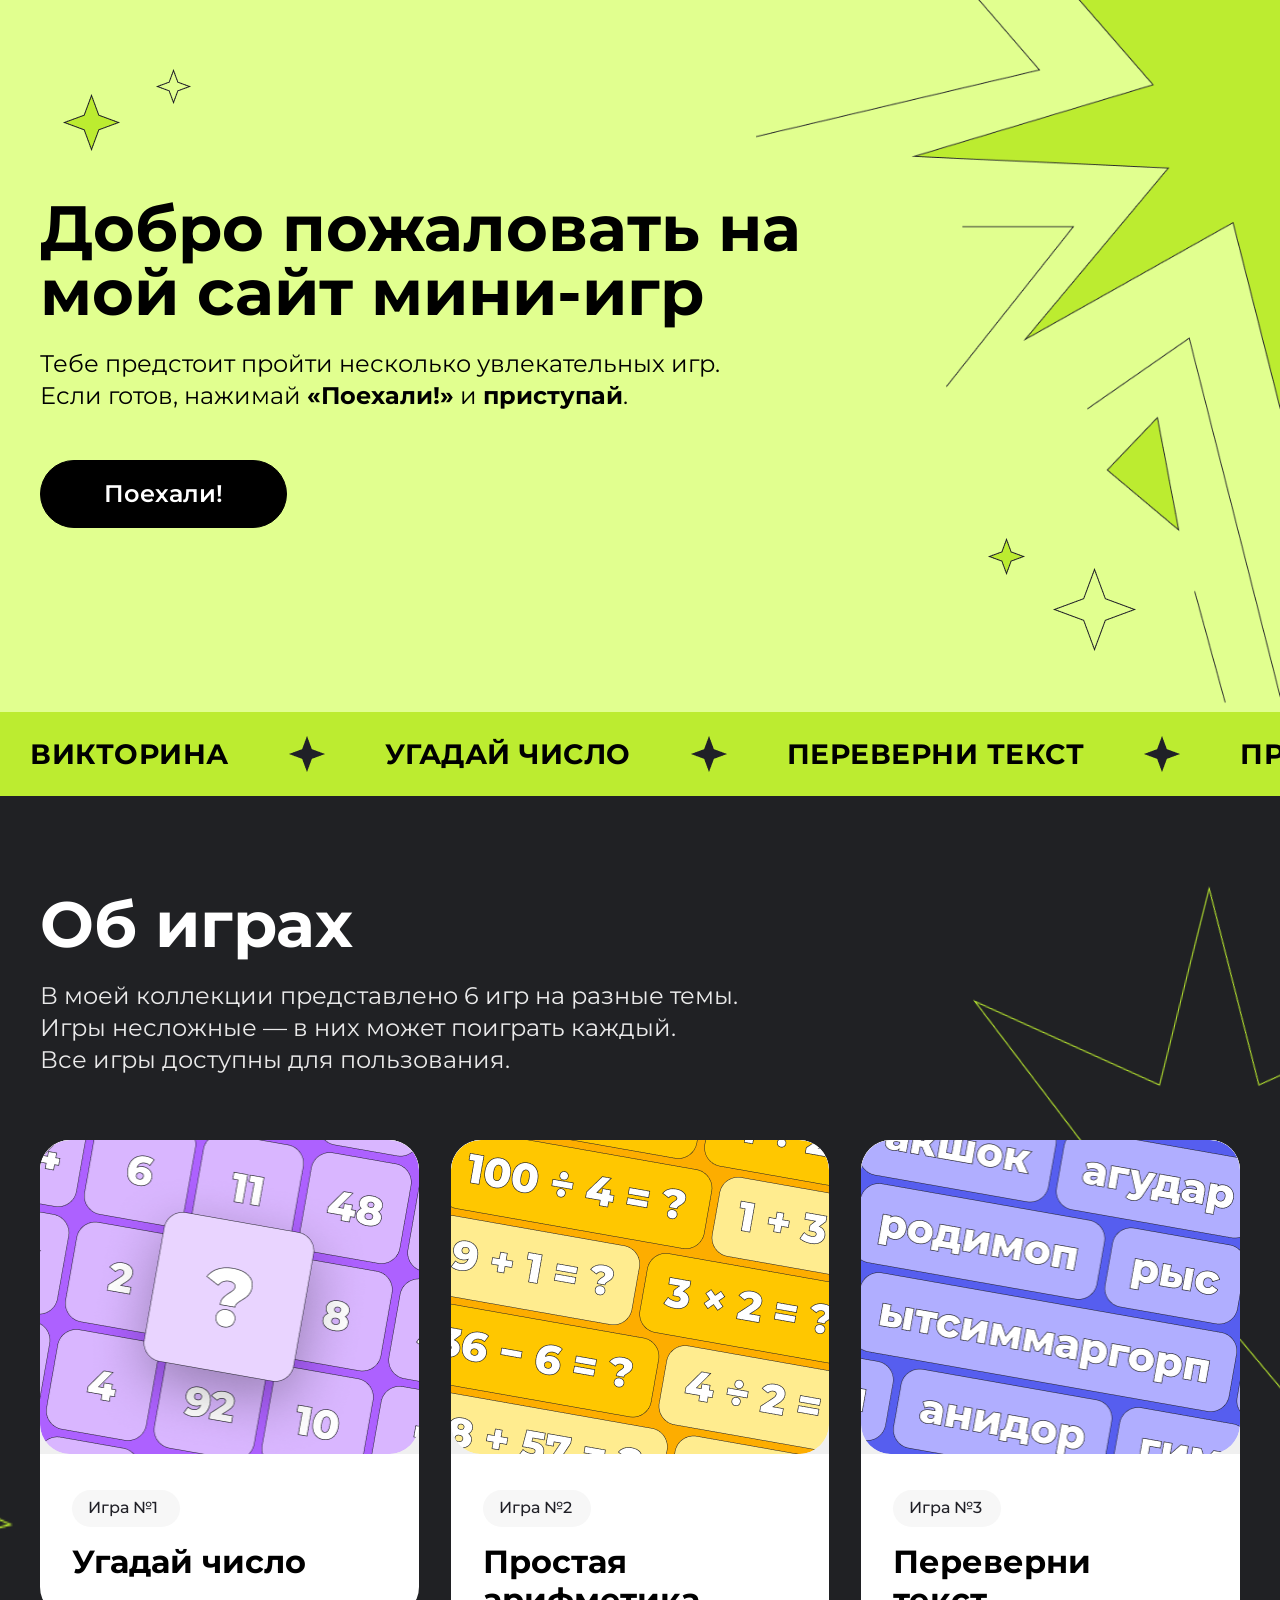
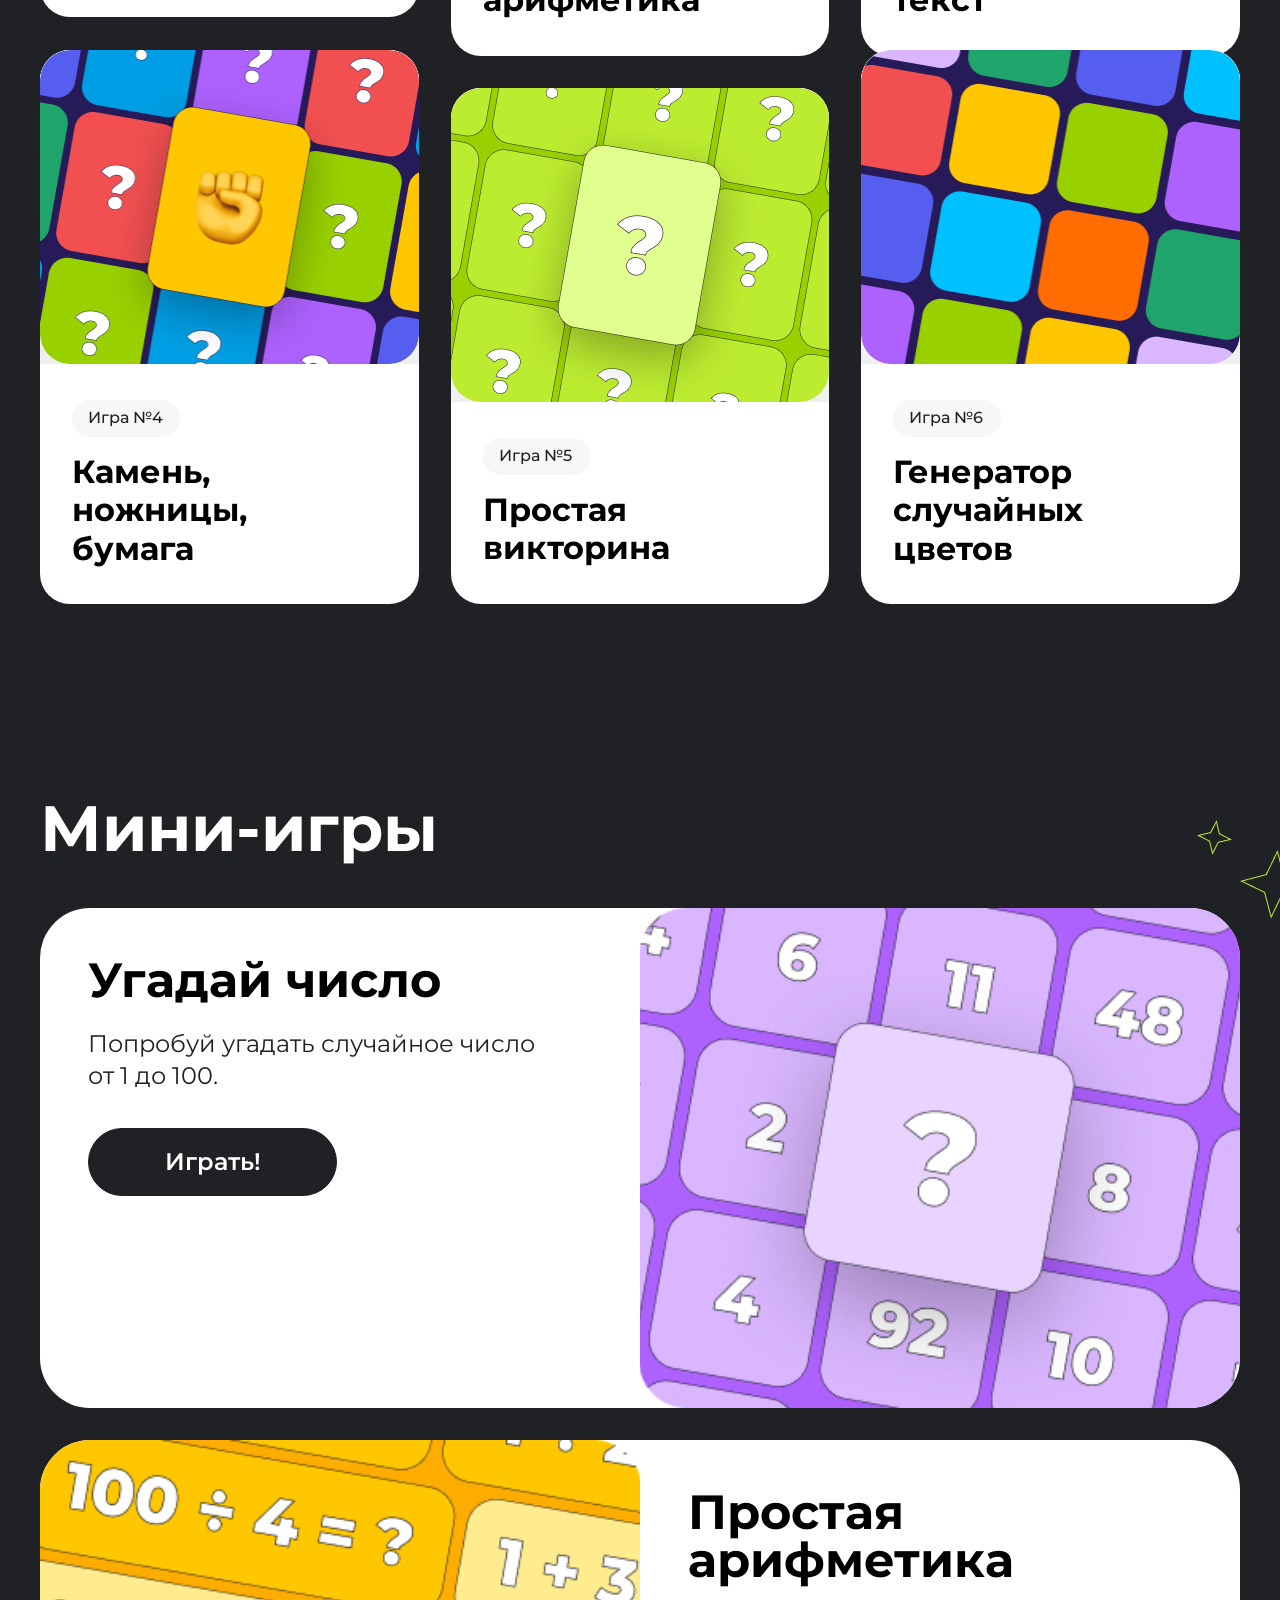
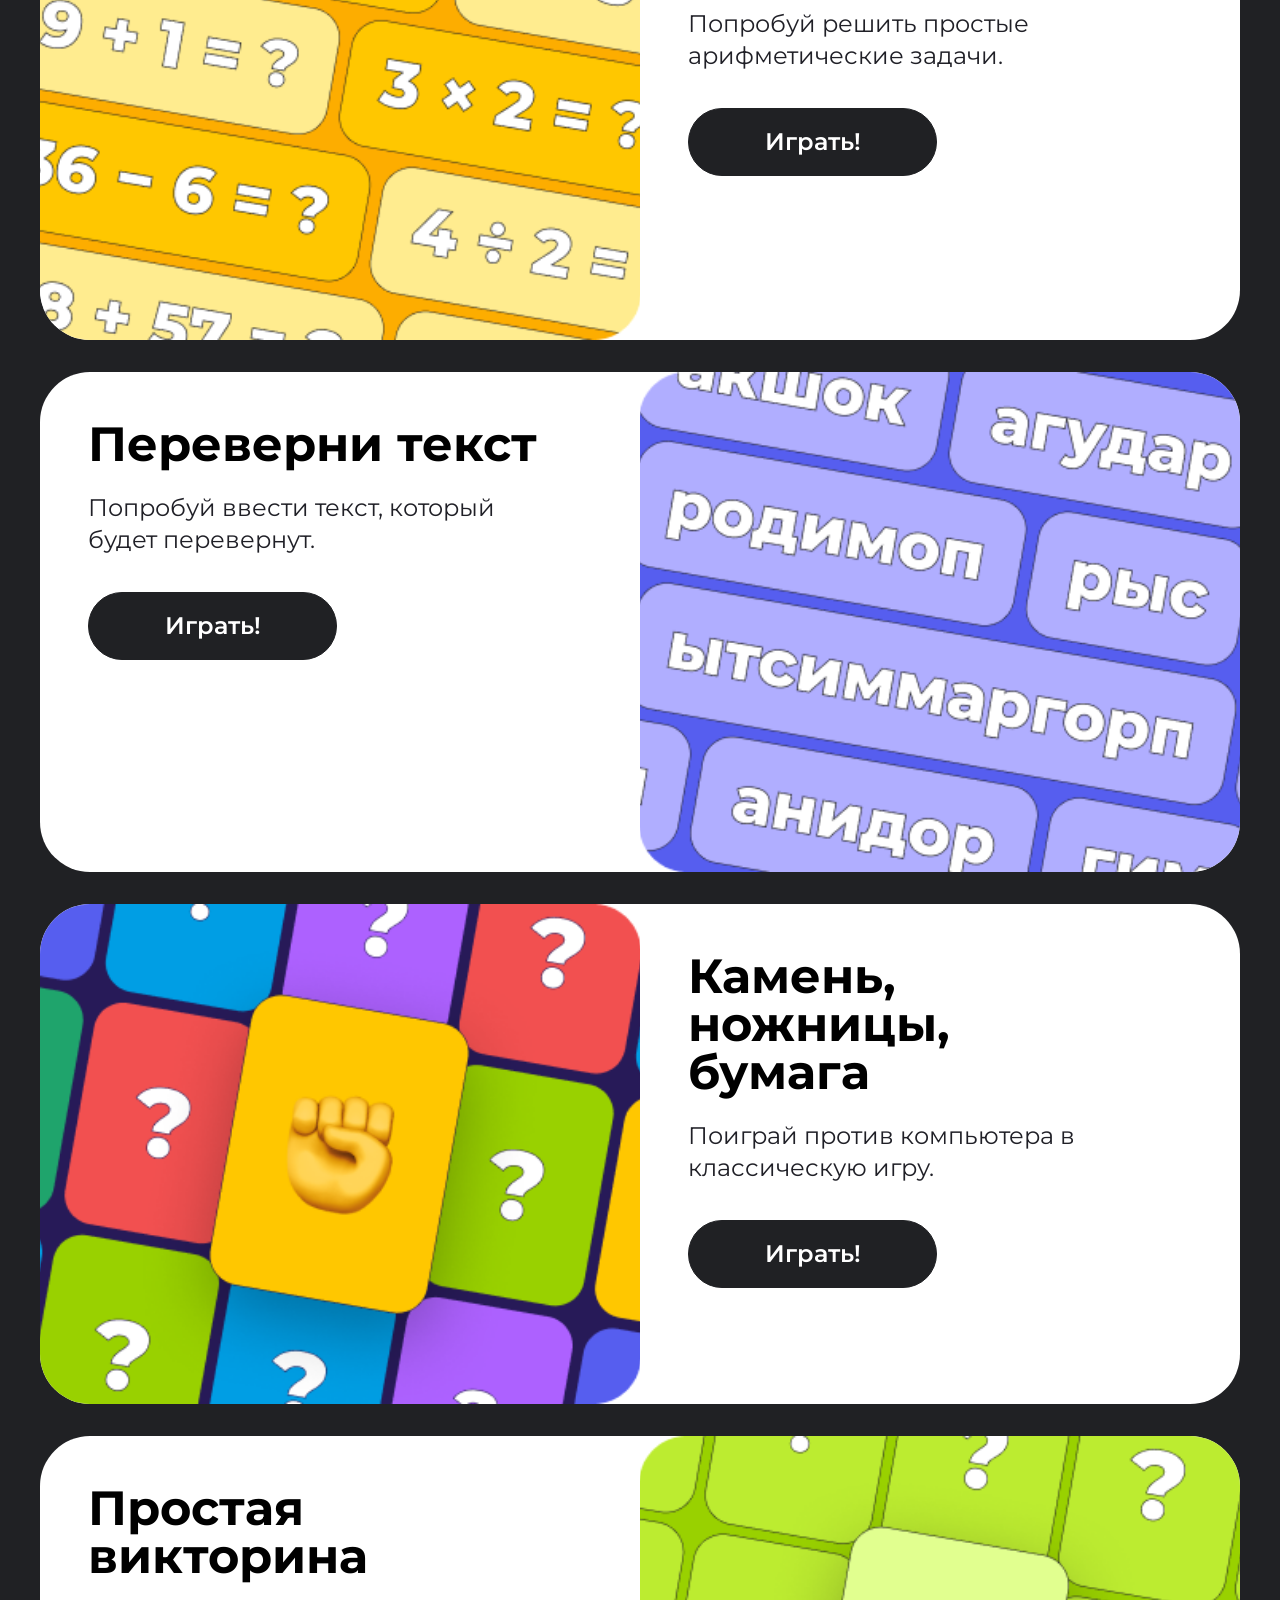
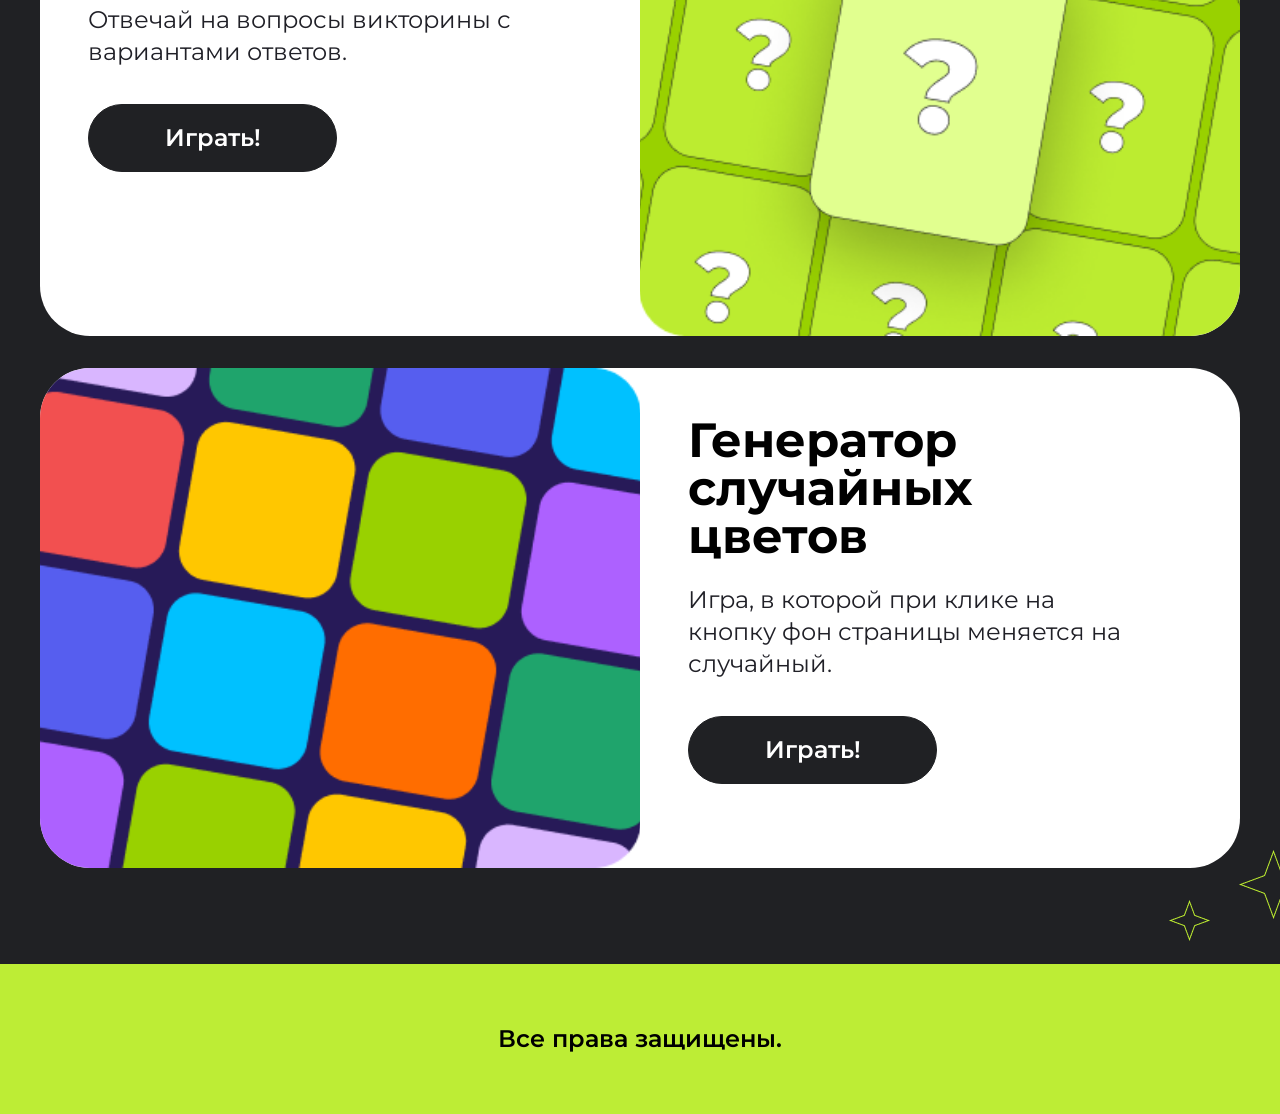
==== commit 20104f02: "Created a whole new game "Rock, Paper, Scissords"" ====
--- a/index.html
+++ b/index.html
@@ -130,10 +130,10 @@
     <section class="mini-games center">
         <h2 class="mini-games__title">Мини-игры</h2>
         
-        <img class="games__stars-14" src="./img/stars-14.png" alt="star">
-        <img class="games__stars-15" src="./img/stars-15.png" alt="star">
-        <img class="games__stars-16" src="./img/stars-16.png" alt="star">
-        <img class="games__stars-17" src="./img/stars-17.png" alt="star">
+        <img class="mini-games__stars-14" src="./img/stars-14.png" alt="star">
+        <img class="mini-games__stars-15" src="./img/stars-15.png" alt="star">
+        <img class="mini-games__stars-16" src="./img/stars-16.png" alt="star">
+        <img class="mini-games__stars-17" src="./img/stars-17.png" alt="star">
 
         <div class="mini-games__list">
 
@@ -141,60 +141,172 @@
                 <div class="mobile-card__info">
                     <h3 class="mobile-card__title">Угадай число</h3>
                     <p class="mobile-card__text">Попробуй угадать случайное число от 1 до 100.</p>
-                    <a href="#" class="mobile-card__btn">Играть!</a>
+                    <a href="#guess-game-window" class="mobile-card__btn id-guess-trigger">Играть!</a>
                 </div>
                 <div class="mobile-card__image-box">
                     <img src="./img/game-1.png" alt="Угадай число" class="mobile-card__img">
                 </div>
             </div>
 
+            <div id="guess-game-window" class="quiz-container hidden">
+            <div class="quiz-header">
+                <h2>Игра «Угадай число»</h2>
+                <button id="close-guess-btn" class="close-btn">&times;</button>
+            </div>
+  
+            <div id="guess-box">
+                <p class="question">Компьютер загадал число от 1 до 100. Попробуй его угадать!</p>
+                <div class="guess-input-group">
+                    <input type="number" id="user-guess-input" min="1" max="100" placeholder="Введите число...">
+                    <button id="submit-guess-btn">Проверить</button>
+                </div>
+                <p id="guess-hint-text" class="hint-text">Жду вашей догадки...</p>
+            </div>
+
+            <div id="guess-result-box" class="result-box hidden">
+                <h3>Вы угадали! 🎉</h3>
+                <p id="guess-stats-text"></p>
+                <button id="restart-guess-btn">Играть заново</button>
+            </div>
+            </div>
+
+
             <div id="simple-arithmethics" class="mobile-card">
                 <div class="mobile-card__image-box">
-                    <img src="./img/game-2.png" alt="Простая арифметика" class="game-card__img">
+                    <img src="./img/game-2.png" alt="Простая арифметика" class="mobile-card__img">
                 </div>
                 <div class="mobile-card__info">
                     <h3 class="mobile-card__title">Простая арифметика</h3>
                     <p class="mobile-card__text">Попробуй решить простые арифметические задачи.</p>
-                    <a href="#" class="mobile-card__btn">Играть!</a>
-                </div>
-            </div>
+                    <a href="#arithmetic-game-window" class="mobile-card__btn id-arithmetic-trigger">Играть!</a>
+                </div>
+            </div>
+
+            <div id="arithmetic-game-window" class="quiz-container hidden">
+            <div class="quiz-header">
+                <h2>Игра «Простая арифметика»</h2>
+                <button id="close-arithmetic-btn" class="close-btn">&times;</button>
+            </div>
+  
+            <div id="arithmetic-box">
+                <p class="question">Решите сгенерированный пример:</p>
+                <h1 id="arithmetic-task-text" style="font-size: 48px; font-weight: 700; margin-bottom: 24px; letter-spacing: 2px;">5 + 3 = ?</h1>
+    
+                <div class="guess-input-group">
+                    <input type="number" id="user-arithmetic-input" placeholder="Ваш ответ...">
+                    <button id="submit-arithmetic-btn">Проверить</button>
+                </div>
+                <p id="arithmetic-hint-text" class="hint-text">Жду вашего ответа...</p>
+            </div>
+
+            <div id="arithmetic-result-box" class="result-box hidden">
+                <h3 id="arithmetic-result-title">Верно! 🎉</h3>
+                <p id="arithmetic-stats-text"></p>
+                <button id="next-arithmetic-btn" class="result-box__desc-btn" style="margin: 0 auto;">Следующий пример</button>
+            </div>
+            </div>
+
 
             <div id="flip-the-text" class="mobile-card">
                 <div class="mobile-card__info">
                     <h3 class="mobile-card__title">Переверни текст</h3>
                     <p class="mobile-card__text">Попробуй ввести текст, который будет перевернут.</p>
-                    <a href="#" class="mobile-card__btn">Играть!</a>
+                    <a href="#flip-game-window" class="mobile-card__btn id-flip-trigger">Играть!</a>
                 </div>
                 <div class="mobile-card__image-box">
                     <img src="./img/game-3.png" alt="Переверни текст" class="mobile-card__img">
                 </div>
             </div>
 
+            <div id="flip-game-window" class="quiz-container hidden">
+            <div class="quiz-header">
+                <h2>Игра «Переверни текст»</h2>
+                <button id="close-flip-btn" class="close-btn">&times;</button>
+            </div>
+  
+            <div class="flip-content-box">
+                <p class="question">Введите любое слово или фразу, и сайт мгновенно перевернет их задом наперед:</p>
+    
+                <div class="guess-input-group">
+                    <input type="text" id="user-flip-input" placeholder="Введите ваш текст здесь...">
+                    <button id="submit-flip-btn">Перевернуть</button>
+                </div>
+            </div>
+
+            <div id="flip-result-box" class="result-box hidden">
+                <h3 style="color: #000000; font-size: 28px; margin-bottom: 12px; font-weight: 600;">Перевернутый текст:</h3>
+                <h1 id="flipped-output-text" style="font-size: 40px; font-weight: 700; color: #007bff; margin-bottom: 32px; word-break: break-all; min-height: 48px;"></h1>
+    
+                <button id="clear-flip-btn" class="result-box__desc-btn" style="margin: 0 auto;">Очистить и повторить</button>
+            </div>
+            </div>
+
+
             <div id="rock-paper-scissors" class="mobile-card">
                 <div class="mobile-card__image-box">
-                    <img src="./img/game-4.png" alt="Камень, ножницы, бумага" class="game-card__img">
+                    <img src="./img/game-4.png" alt="Камень, ножницы, бумага" class="mobile-card__img">
                 </div>
                 <div class="mobile-card__info">
                     <h3 class="mobile-card__title">Камень, ножницы, бумага</h3>
-                    <p class="mobile-card__text">Сыграй в популярную игру против компьютера.</p>
-                    <a href="#" class="mobile-card__btn">Играть!</a>
-                </div>
-            </div>
+                    <p class="mobile-card__text">Поиграй против компьютера в классическую игру.</p>
+                    <a href="#rps-game-window" class="mobile-card__btn id-rps-trigger">Играть!</a>
+                </div>
+            </div>
+
+            <div id="rps-game-window" class="quiz-container hidden">
+            <div class="quiz-header">
+                <h2>Камень, Ножницы, Бумага</h2>
+                <button id="close-rps-btn" class="close-btn">&times;</button>
+            </div>
+  
+            <div id="rps-box">
+                <p class="question">Сделай свой ход:</p>
+                <div class="options">
+                    <button class="option-btn rps-btn" data-choice="камень">✊ Камень</button>
+                    <button class="option-btn rps-btn" data-choice="ножницы">✌️ Ножницы</button>
+                    <button class="option-btn rps-btn" data-choice="бумага">✋ Бумага</button>
+                </div>
+            </div>
+
+            <div id="rps-result-box" class="result-box hidden">
+                <h3 id="rps-result-title">Победа! 🎉</h3>
+                <p id="rps-stats-text"></p>
+                <button id="restart-rps-btn">Играть еще раз</button>
+            </div>
+            </div>
+
 
             <div id="easy-quizz" class="mobile-card">
                 <div class="mobile-card__info">
                     <h3 class="mobile-card__title">Простая викторина</h3>
                     <p class="mobile-card__text">Отвечай на вопросы викторины с вариантами ответов.</p>
-                    <a href="#" class="mobile-card__btn">Играть!</a>
+                    <a href="#quiz-game-window" class="mobile-card__btn id-quiz-trigger">Играть!</a>
                 </div>
                 <div class="mobile-card__image-box">
                     <img src="./img/game-5.png" alt="Простая викторина" class="mobile-card__img">
                 </div>
             </div>
+            <div id="quiz-game-window" class="quiz-container hidden">
+              <div class="quiz-header">
+                <h2>Игра «Викторина»</h2>
+                <button id="close-quiz-btn" class="close-btn">&times;</button>
+              </div>
+              
+              <div id="quiz-box">
+                <p id="question-text" class="question"></p>
+                <div id="options-box" class="options"></div>
+              </div>
+
+              <div id="result-box" class="result-box hidden">
+                <h3>Игра окончена!</h3>
+                <p id="score-text"></p>
+                <button id="restart-btn">Начать заново</button>
+              </div>
+            </div>
 
             <div id="random-color-generator" class="mobile-card">
                 <div class="mobile-card__image-box">
-                    <img src="./img/game-6.png" alt="Генератор случайных цветов" class="game-card__img">
+                    <img src="./img/game-6.png" alt="Генератор случайных цветов" class="mobile-card__img">
                 </div>
                 <div class="mobile-card__info">
                     <h3 class="mobile-card__title">Генератор случайных цветов</h3>
@@ -208,5 +320,6 @@
     <footer class="footer">
         <p class="footer__text">Все права защищены.</p>
     </footer>
+    <script src="./script.js"></script>
 </body>
 </html>
--- a/style.css
+++ b/style.css
@@ -282,7 +282,7 @@
   gap: 32px;
   width: 100%;
 }
-.mini-games .games__stars-14 {
+.mini-games__stars-14 {
   position: absolute;
   opacity: 1;
   top: 120px;
@@ -290,7 +290,7 @@
   border-width: 1px;
   z-index: 1;
 }
-.mini-games .games__stars-15 {
+.mini-games__stars-15 {
   position: absolute;
   opacity: 1;
   top: 150px;
@@ -298,7 +298,7 @@
   border-width: 1px;
   z-index: 1;
 }
-.mini-games .games__stars-16 {
+.mini-games__stars-16 {
   width: 69px;
   height: 69px;
   position: absolute;
@@ -307,7 +307,7 @@
   border-width: 1px;
   z-index: 1;
 }
-.mini-games .games__stars-17 {
+.mini-games__stars-17 {
   width: 41px;
   height: 41px;
   position: absolute;
@@ -382,6 +382,644 @@
 .mobile-card__btn:hover {
   background-color: #ffffff;
   color: #202124;
+}
+
+.quiz-container {
+  display: flex;
+  flex-direction: column;
+  width: 100%;
+  min-height: 500px;
+  background-color: #ffffff;
+  border-radius: 50px;
+  padding: 48px;
+  position: relative;
+  z-index: 3;
+  box-shadow: 0 10px 30px rgba(0, 0, 0, 0.3);
+  animation: fadeInQuiz 0.4s ease-out;
+}
+.quiz-container .quiz-header {
+  display: flex;
+  justify-content: space-between;
+  align-items: center;
+  border-bottom: 2px solid #f0f0f0;
+  padding-bottom: 20px;
+  margin-bottom: 32px;
+}
+.quiz-container .quiz-header h2 {
+  font-size: 36px;
+  font-weight: 700;
+  color: #000000;
+  line-height: 100%;
+}
+.quiz-container .quiz-header .close-btn {
+  background: none;
+  border: none;
+  font-size: 40px;
+  font-weight: 300;
+  color: #a0a0a0;
+  cursor: pointer;
+  line-height: 100%;
+  transition: color 0.3s ease;
+}
+.quiz-container .quiz-header .close-btn:hover {
+  color: #000000;
+}
+.quiz-container .question {
+  font-size: 24px;
+  font-weight: 600;
+  color: #202027;
+  line-height: 130%;
+  margin-bottom: 32px;
+}
+.quiz-container .options {
+  display: flex;
+  flex-direction: column;
+  gap: 16px;
+  width: 100%;
+  max-width: 600px;
+}
+.quiz-container .option-btn {
+  width: 100%;
+  padding: 18px 28px;
+  font-size: 18px;
+  font-weight: 500;
+  color: #000000;
+  background-color: #f7f7f7;
+  border: 2px solid #f7f7f7;
+  border-radius: 20px;
+  cursor: pointer;
+  text-align: left;
+  transition: all 0.3s ease-in-out;
+}
+.quiz-container .option-btn:hover {
+  background-color: #000000;
+  color: #ffffff;
+  border-color: #000000;
+}
+.quiz-container .result-box {
+  display: flex;
+  flex-direction: column;
+  align-items: center;
+  justify-content: center;
+  text-align: center;
+  flex-grow: 1;
+  padding: 40px 0;
+}
+.quiz-container .result-box h3 {
+  font-size: 40px;
+  font-weight: 700;
+  color: #BCEC30;
+  -webkit-text-stroke: 1px #000000;
+  margin-bottom: 16px;
+}
+.quiz-container .result-box p {
+  font-size: 24px;
+  font-weight: 400;
+  color: #202027;
+  margin-bottom: 32px;
+}
+.quiz-container .result-box #restart-btn {
+  display: flex;
+  justify-content: center;
+  align-items: center;
+  width: 247px;
+  border-radius: 60px;
+  padding: 16px 28px;
+  font-size: 20px;
+  font-weight: 600;
+  color: #ffffff;
+  background-color: #000000;
+  border: 1px solid #000000;
+  cursor: pointer;
+  transition: all 0.4s ease;
+}
+.quiz-container .result-box #restart-btn:hover {
+  color: #000000;
+  background-color: #ffffff;
+}
+
+.hidden {
+  display: none !important;
+}
+
+@keyframes fadeInQuiz {
+  from {
+    opacity: 0;
+    transform: translateY(20px);
+  }
+  to {
+    opacity: 1;
+    transform: translateY(0);
+  }
+}
+#guess-game-window {
+  display: flex;
+  flex-direction: column;
+  width: 100%;
+  min-height: 500px;
+  background-color: #ffffff;
+  border-radius: 50px;
+  padding: 48px;
+  position: relative;
+  z-index: 3;
+  box-shadow: 0 10px 30px rgba(0, 0, 0, 0.3);
+  animation: fadeInQuiz 0.4s ease-out;
+}
+#guess-game-window .quiz-header {
+  display: flex;
+  justify-content: space-between;
+  align-items: center;
+  border-bottom: 2px solid #f0f0f0;
+  padding-bottom: 20px;
+  margin-bottom: 32px;
+}
+#guess-game-window .quiz-header h2 {
+  font-size: 36px;
+  font-weight: 700;
+  color: #000000;
+  line-height: 100%;
+}
+#guess-game-window .quiz-header .close-btn {
+  background: none;
+  border: none;
+  font-size: 40px;
+  font-weight: 300;
+  color: #a0a0a0;
+  cursor: pointer;
+  line-height: 100%;
+  transition: color 0.3s ease;
+}
+#guess-game-window .quiz-header .close-btn:hover {
+  color: #000000;
+}
+#guess-game-window .question {
+  font-size: 24px;
+  font-weight: 600;
+  color: #202027;
+  line-height: 130%;
+  margin-bottom: 32px;
+}
+#guess-game-window .guess-input-group {
+  display: flex;
+  gap: 16px;
+  width: 100%;
+  max-width: 600px;
+  margin-bottom: 24px;
+}
+#guess-game-window .guess-input-group input[type=number] {
+  flex-grow: 1;
+  padding: 18px 28px;
+  font-size: 18px;
+  font-weight: 500;
+  border: 2px solid #f7f7f7;
+  background-color: #f7f7f7;
+  border-radius: 20px;
+  outline: none;
+  font-family: inherit;
+  transition: all 0.3s ease;
+}
+#guess-game-window .guess-input-group input[type=number]:focus {
+  border-color: #000000;
+  background-color: #ffffff;
+}
+#guess-game-window .guess-input-group input[type=number]::-webkit-outer-spin-button, #guess-game-window .guess-input-group input[type=number]::-webkit-inner-spin-button {
+  -webkit-appearance: none;
+  margin: 0;
+}
+#guess-game-window .guess-input-group #submit-guess-btn {
+  padding: 16px 28px;
+  font-size: 18px;
+  font-weight: 600;
+  background-color: #000000;
+  color: #ffffff;
+  border: 2px solid #000000;
+  border-radius: 20px;
+  cursor: pointer;
+  transition: all 0.3s ease-in-out;
+}
+#guess-game-window .guess-input-group #submit-guess-btn:hover {
+  background-color: #ffffff;
+  color: #000000;
+}
+#guess-game-window .hint-text {
+  font-size: 20px;
+  font-weight: 600;
+  color: #202027;
+  margin-top: 10px;
+}
+#guess-game-window .result-box {
+  display: flex;
+  flex-direction: column;
+  align-items: center;
+  justify-content: center;
+  text-align: center;
+  flex-grow: 1;
+  padding: 40px 0;
+}
+#guess-game-window .result-box h3 {
+  font-size: 40px;
+  font-weight: 700;
+  color: #BCEC30;
+  -webkit-text-stroke: 1px #000000;
+  margin-bottom: 16px;
+}
+#guess-game-window .result-box p {
+  font-size: 24px;
+  font-weight: 400;
+  color: #202027;
+  margin-bottom: 32px;
+}
+#guess-game-window .result-box #restart-guess-btn {
+  display: flex;
+  justify-content: center;
+  align-items: center;
+  width: 247px;
+  border-radius: 60px;
+  padding: 16px 28px;
+  font-size: 20px;
+  font-weight: 600;
+  color: #ffffff;
+  background-color: #000000;
+  border: 1px solid #000000;
+  cursor: pointer;
+  transition: all 0.4s ease;
+}
+#guess-game-window .result-box #restart-guess-btn:hover {
+  color: #000000;
+  background-color: #ffffff;
+}
+
+#arithmetic-game-window {
+  display: flex;
+  flex-direction: column;
+  width: 100%;
+  min-height: 500px;
+  background-color: #ffffff;
+  border-radius: 50px;
+  padding: 48px;
+  position: relative;
+  z-index: 3;
+  box-shadow: 0 10px 30px rgba(0, 0, 0, 0.3);
+  animation: fadeInQuiz 0.4s ease-out;
+}
+#arithmetic-game-window .quiz-header {
+  display: flex;
+  justify-content: space-between;
+  align-items: center;
+  border-bottom: 2px solid #f0f0f0;
+  padding-bottom: 20px;
+  margin-bottom: 32px;
+}
+#arithmetic-game-window .quiz-header h2 {
+  font-size: 36px;
+  font-weight: 700;
+  color: #000000;
+  line-height: 100%;
+}
+#arithmetic-game-window .quiz-header .close-btn {
+  background: none;
+  border: none;
+  font-size: 40px;
+  font-weight: 300;
+  color: #a0a0a0;
+  cursor: pointer;
+  line-height: 100%;
+  transition: color 0.3s ease;
+}
+#arithmetic-game-window .quiz-header .close-btn:hover {
+  color: #000000;
+}
+#arithmetic-game-window .question {
+  font-size: 24px;
+  font-weight: 600;
+  color: #202027;
+  line-height: 130%;
+  margin-bottom: 32px;
+}
+#arithmetic-game-window .guess-input-group {
+  display: flex;
+  gap: 16px;
+  width: 100%;
+  max-width: 600px;
+  margin-bottom: 24px;
+}
+#arithmetic-game-window .guess-input-group input[type=number] {
+  flex-grow: 1;
+  padding: 18px 28px;
+  font-size: 18px;
+  font-weight: 500;
+  border: 2px solid #f7f7f7;
+  background-color: #f7f7f7;
+  border-radius: 20px;
+  outline: none;
+  font-family: inherit;
+  transition: all 0.3s ease;
+}
+#arithmetic-game-window .guess-input-group input[type=number]:focus {
+  border-color: #000000;
+  background-color: #ffffff;
+}
+#arithmetic-game-window .guess-input-group input[type=number]::-webkit-outer-spin-button, #arithmetic-game-window .guess-input-group input[type=number]::-webkit-inner-spin-button {
+  -webkit-appearance: none;
+  margin: 0;
+}
+#arithmetic-game-window .guess-input-group #submit-arithmetic-btn {
+  padding: 16px 28px;
+  font-size: 18px;
+  font-weight: 600;
+  background-color: #000000;
+  color: #ffffff;
+  border: 2px solid #000000;
+  border-radius: 20px;
+  cursor: pointer;
+  transition: all 0.3s ease-in-out;
+}
+#arithmetic-game-window .guess-input-group #submit-arithmetic-btn:hover {
+  background-color: #ffffff;
+  color: #000000;
+}
+#arithmetic-game-window .hint-text {
+  font-size: 20px;
+  font-weight: 600;
+  color: #202027;
+  margin-top: 10px;
+}
+#arithmetic-game-window .result-box {
+  display: flex;
+  flex-direction: column;
+  align-items: center;
+  justify-content: center;
+  text-align: center;
+  flex-grow: 1;
+  padding: 40px 0;
+}
+#arithmetic-game-window .result-box h3 {
+  font-size: 40px;
+  font-weight: 700;
+  margin-bottom: 16px;
+}
+#arithmetic-game-window .result-box p {
+  font-size: 24px;
+  font-weight: 400;
+  color: #202027;
+  margin-bottom: 32px;
+}
+#arithmetic-game-window .result-box #next-arithmetic-btn {
+  display: flex;
+  justify-content: center;
+  align-items: center;
+  width: 247px;
+  border-radius: 60px;
+  padding: 16px 28px;
+  font-size: 20px;
+  font-weight: 600;
+  color: #ffffff;
+  background-color: #000000;
+  border: 1px solid #000000;
+  cursor: pointer;
+  transition: all 0.4s ease;
+}
+#arithmetic-game-window .result-box #next-arithmetic-btn:hover {
+  color: #000000;
+  background-color: #ffffff;
+}
+
+#flip-game-window {
+  display: flex;
+  flex-direction: column;
+  width: 100%;
+  min-height: 500px;
+  background-color: #ffffff;
+  border-radius: 50px;
+  padding: 48px;
+  position: relative;
+  z-index: 3;
+  box-shadow: 0 10px 30px rgba(0, 0, 0, 0.3);
+  animation: fadeInQuiz 0.4s ease-out;
+}
+#flip-game-window .quiz-header {
+  display: flex;
+  justify-content: space-between;
+  align-items: center;
+  border-bottom: 2px solid #f0f0f0;
+  padding-bottom: 20px;
+  margin-bottom: 32px;
+}
+#flip-game-window .quiz-header h2 {
+  font-size: 36px;
+  font-weight: 700;
+  color: #000000;
+  line-height: 100%;
+}
+#flip-game-window .quiz-header .close-btn {
+  background: none;
+  border: none;
+  font-size: 40px;
+  font-weight: 300;
+  color: #a0a0a0;
+  cursor: pointer;
+  line-height: 100%;
+  transition: color 0.3s ease;
+}
+#flip-game-window .quiz-header .close-btn:hover {
+  color: #000000;
+}
+#flip-game-window .question {
+  font-size: 24px;
+  font-weight: 600;
+  color: #202027;
+  line-height: 130%;
+  margin-bottom: 32px;
+}
+#flip-game-window .guess-input-group {
+  display: flex;
+  gap: 16px;
+  width: 100%;
+  max-width: 600px;
+  margin-bottom: 24px;
+}
+#flip-game-window .guess-input-group input[type=text] {
+  flex-grow: 1;
+  padding: 18px 28px;
+  font-size: 18px;
+  font-weight: 500;
+  border: 2px solid #f7f7f7;
+  background-color: #f7f7f7;
+  border-radius: 20px;
+  outline: none;
+  font-family: inherit;
+  transition: all 0.3s ease;
+}
+#flip-game-window .guess-input-group input[type=text]:focus {
+  border-color: #000000;
+  background-color: #ffffff;
+}
+#flip-game-window .guess-input-group #submit-flip-btn {
+  padding: 16px 28px;
+  font-size: 18px;
+  font-weight: 600;
+  background-color: #000000;
+  color: #ffffff;
+  border: 2px solid #000000;
+  border-radius: 20px;
+  cursor: pointer;
+  transition: all 0.3s ease-in-out;
+}
+#flip-game-window .guess-input-group #submit-flip-btn:hover {
+  background-color: #ffffff;
+  color: #000000;
+}
+#flip-game-window .result-box {
+  display: flex;
+  flex-direction: column;
+  align-items: center;
+  justify-content: center;
+  text-align: center;
+  flex-grow: 1;
+  padding: 40px 0;
+}
+#flip-game-window .result-box h3 {
+  font-size: 40px;
+  font-weight: 700;
+  color: #000000;
+  margin-bottom: 16px;
+}
+#flip-game-window .result-box p {
+  font-size: 24px;
+  font-weight: 400;
+  color: #202027;
+  margin-bottom: 32px;
+}
+#flip-game-window .result-box #clear-flip-btn {
+  display: flex;
+  justify-content: center;
+  align-items: center;
+  width: 247px;
+  border-radius: 60px;
+  padding: 16px 28px;
+  font-size: 20px;
+  font-weight: 600;
+  color: #ffffff;
+  background-color: #000000;
+  border: 1px solid #000000;
+  cursor: pointer;
+  transition: all 0.4s ease;
+}
+#flip-game-window .result-box #clear-flip-btn:hover {
+  color: #000000;
+  background-color: #ffffff;
+}
+
+#rps-game-window {
+  display: flex;
+  flex-direction: column;
+  width: 100%;
+  min-height: 500px;
+  background-color: #ffffff;
+  border-radius: 50px;
+  padding: 48px;
+  position: relative;
+  z-index: 3;
+  box-shadow: 0 10px 30px rgba(0, 0, 0, 0.3);
+  animation: fadeInQuiz 0.4s ease-out;
+}
+#rps-game-window .quiz-header {
+  display: flex;
+  justify-content: space-between;
+  align-items: center;
+  border-bottom: 2px solid #f0f0f0;
+  padding-bottom: 20px;
+  margin-bottom: 32px;
+}
+#rps-game-window .quiz-header h2 {
+  font-size: 36px;
+  font-weight: 700;
+  color: #000000;
+  line-height: 100%;
+}
+#rps-game-window .quiz-header .close-btn {
+  background: none;
+  border: none;
+  font-size: 40px;
+  font-weight: 300;
+  color: #a0a0a0;
+  cursor: pointer;
+  line-height: 100%;
+  transition: color 0.3s ease;
+}
+#rps-game-window .quiz-header .close-btn:hover {
+  color: #000000;
+}
+#rps-game-window .question {
+  font-size: 24px;
+  font-weight: 600;
+  color: #202027;
+  line-height: 130%;
+  margin-bottom: 32px;
+}
+#rps-game-window .options {
+  display: flex;
+  flex-direction: column;
+  gap: 16px;
+  width: 100%;
+  max-width: 600px;
+}
+#rps-game-window .option-btn {
+  width: 100%;
+  padding: 18px 28px;
+  font-size: 18px;
+  font-weight: 500;
+  color: #000000;
+  background-color: #f7f7f7;
+  border: 2px solid #f7f7f7;
+  border-radius: 20px;
+  cursor: pointer;
+  text-align: left;
+  transition: all 0.3s ease-in-out;
+}
+#rps-game-window .option-btn:hover {
+  background-color: #000000;
+  color: #ffffff;
+  border-color: #000000;
+}
+#rps-game-window .result-box {
+  display: flex;
+  flex-direction: column;
+  align-items: center;
+  justify-content: center;
+  text-align: center;
+  flex-grow: 1;
+  padding: 40px 0;
+}
+#rps-game-window .result-box h3 {
+  font-size: 40px;
+  font-weight: 700;
+  margin-bottom: 16px;
+}
+#rps-game-window .result-box p {
+  font-size: 24px;
+  font-weight: 400;
+  color: #202027;
+  margin-bottom: 32px;
+}
+#rps-game-window .result-box #restart-rps-btn {
+  display: flex;
+  justify-content: center;
+  align-items: center;
+  width: 247px;
+  border-radius: 60px;
+  padding: 16px 28px;
+  font-size: 20px;
+  font-weight: 600;
+  color: #ffffff;
+  background-color: #000000;
+  border: 1px solid #000000;
+  cursor: pointer;
+  transition: all 0.4s ease;
+}
+#rps-game-window .result-box #restart-rps-btn:hover {
+  color: #000000;
+  background-color: #ffffff;
 }
 
 .footer {
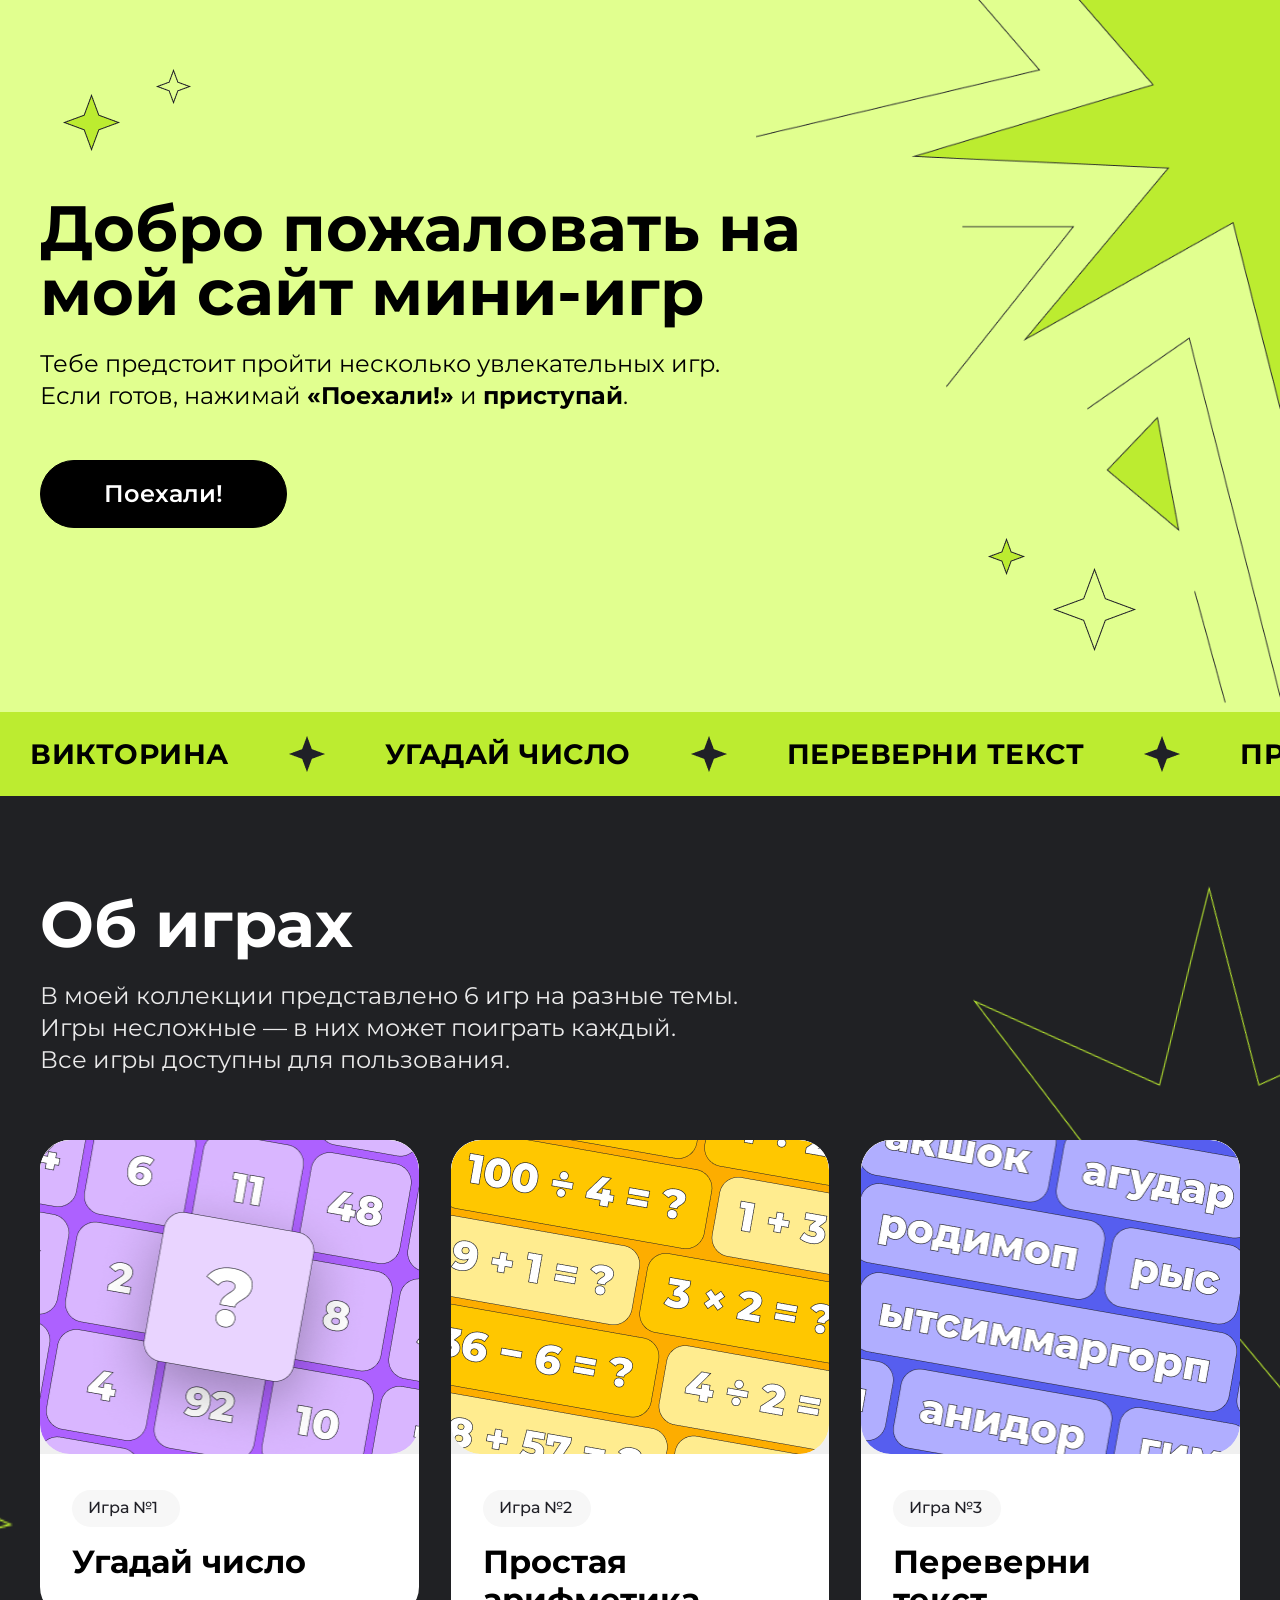
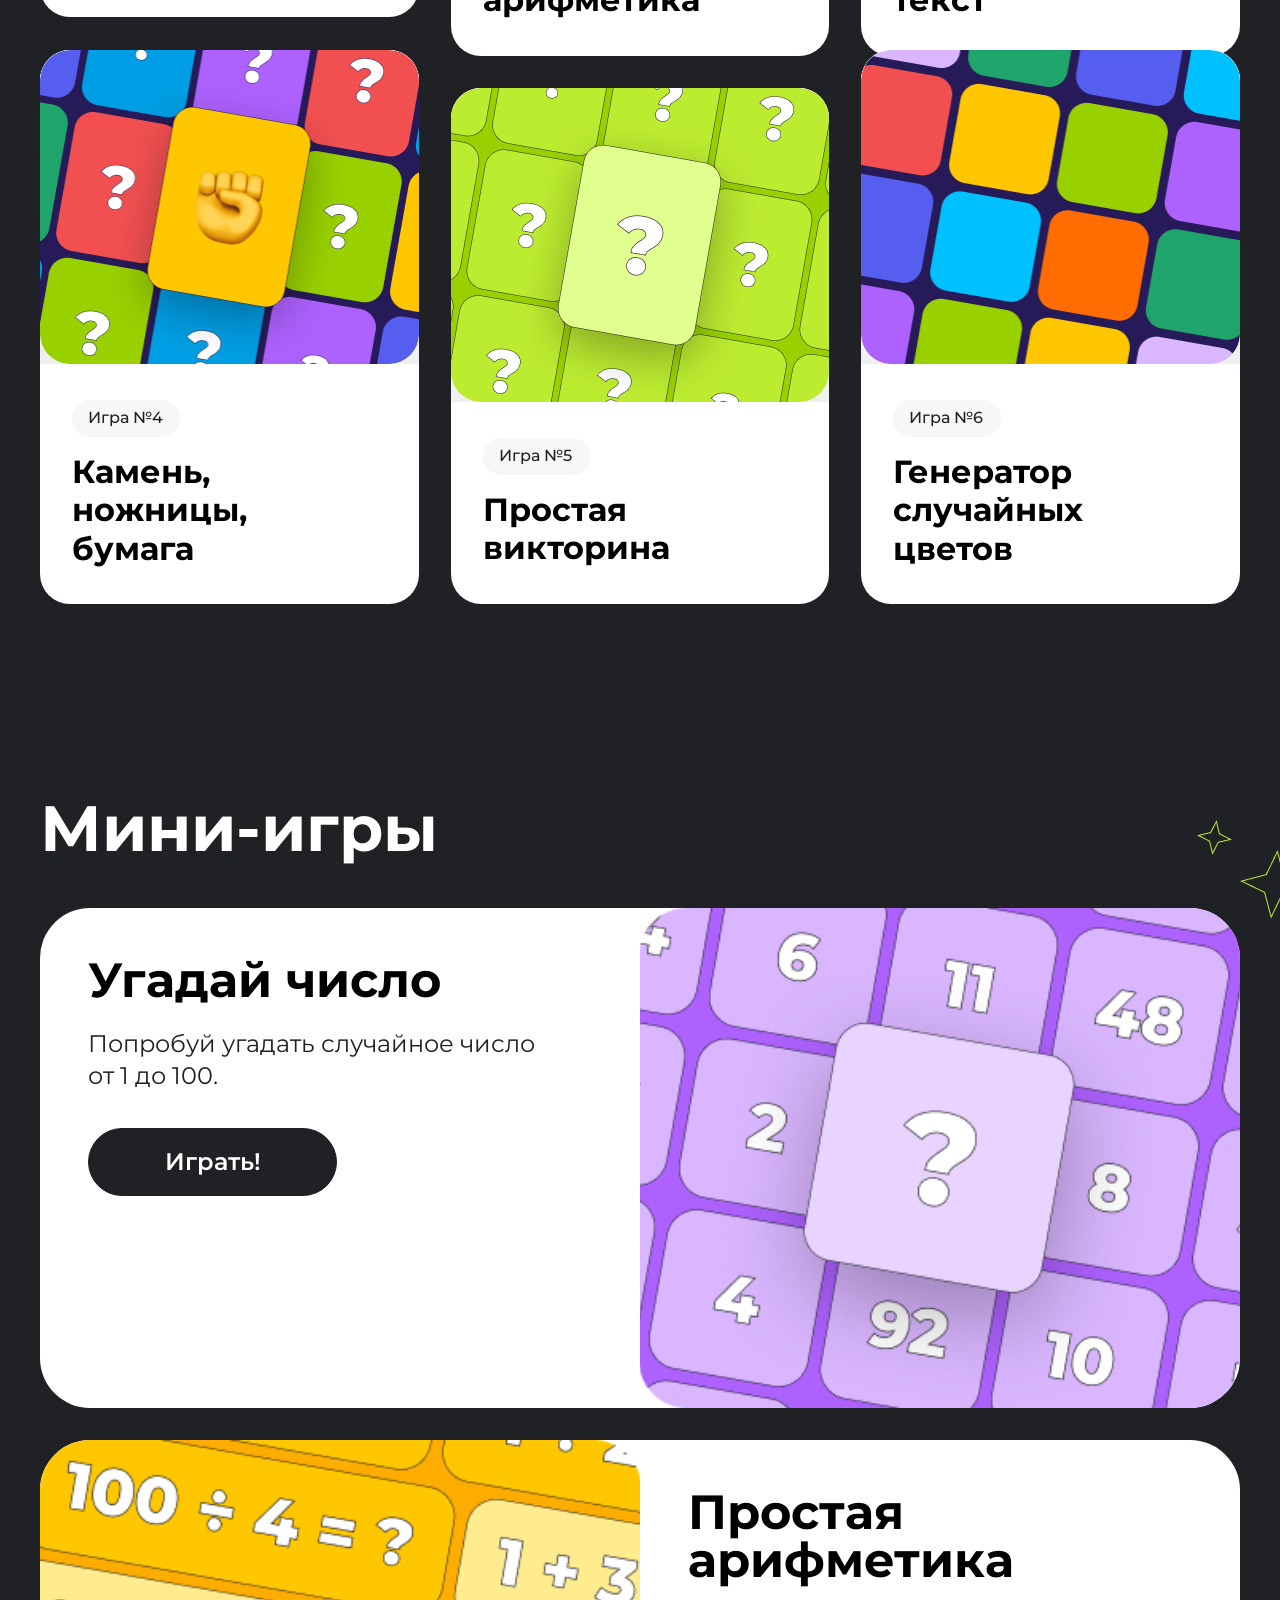
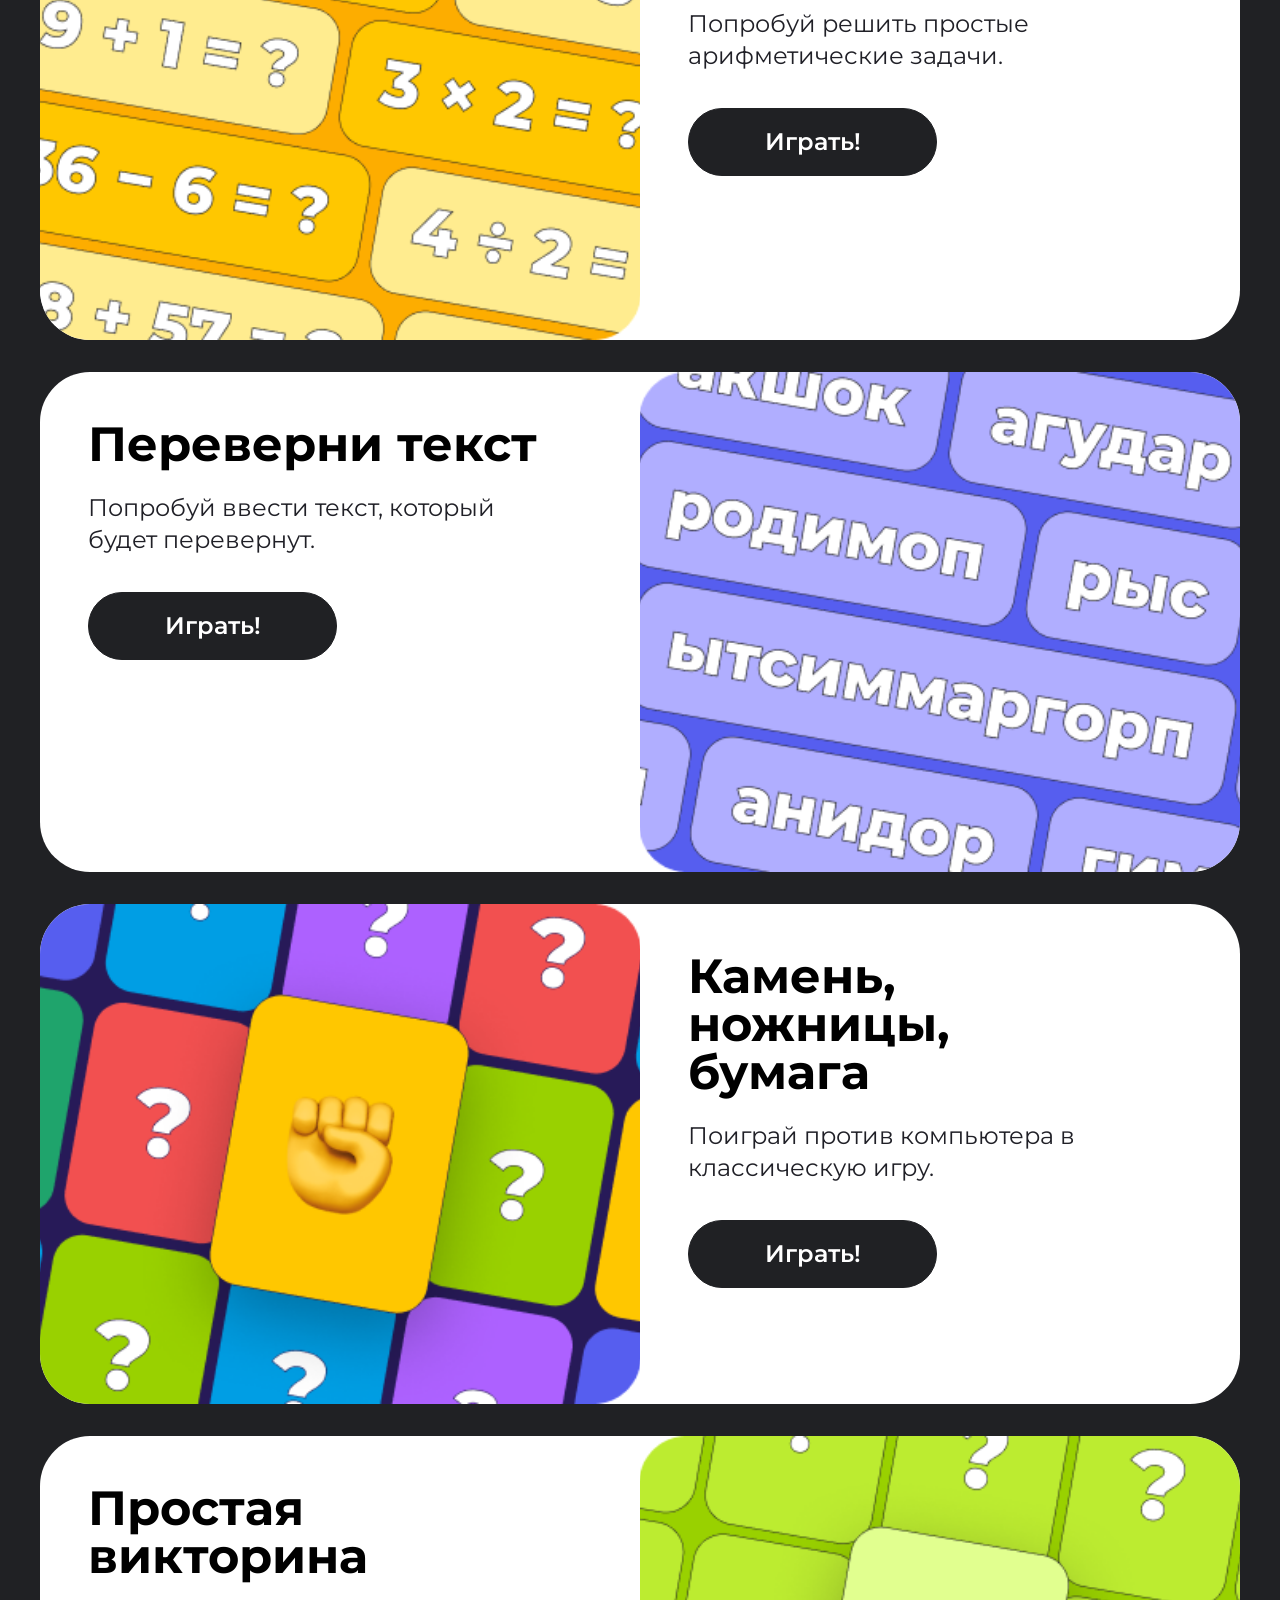
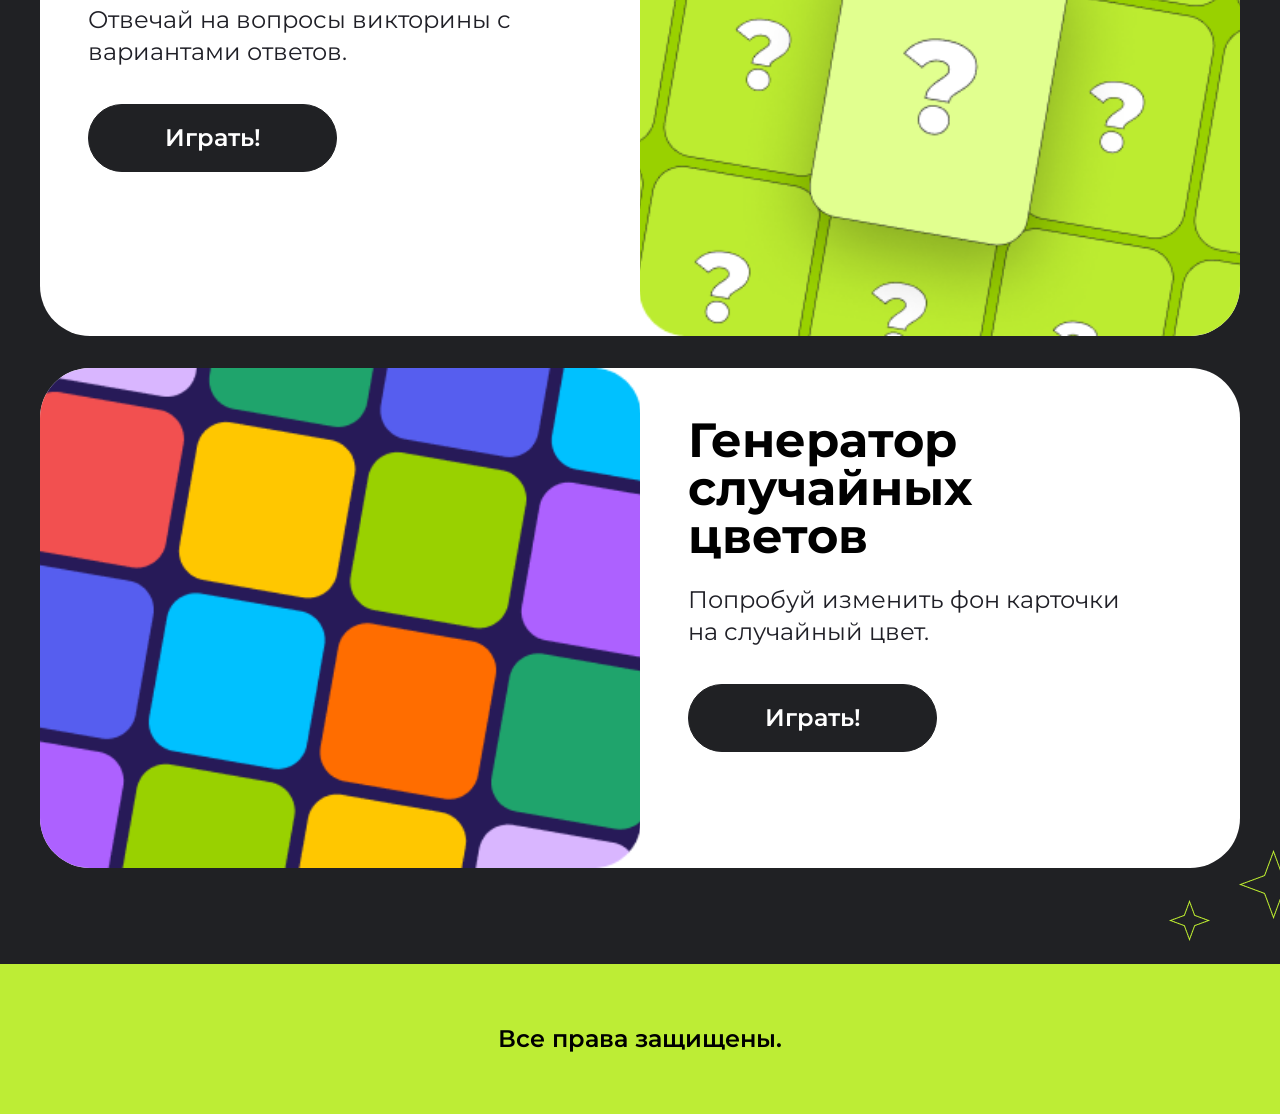
==== commit c8429f2d: "Created the final game and finally fixed my ticker code :D" ====
--- a/index.html
+++ b/index.html
@@ -34,7 +34,21 @@
     </header>
 
     <div class="ticker">
-        <div class="ticker__track">
+        <div class="ticker__container">
+            <div class="ticker__group">
+                <span class="ticker__item">Викторина</span>
+                <div class="ticker__star"></div>
+                <span class="ticker__item">Угадай число</span>
+                <div class="ticker__star"></div>
+                <span class="ticker__item">Переверни текст</span>
+                <div class="ticker__star"></div>
+                <span class="ticker__item">Простая арифметика</span>
+                <div class="ticker__star"></div>
+                <span class="ticker__item">Камень, Ножницы, Бумага</span>
+                <div class="ticker__star"></div>
+                <span class="ticker__item">Генератор Случайных Цветов</span>
+                <div class="ticker__star"></div>
+            </div>
             <div class="ticker__group">
                 <span class="ticker__item">Викторина</span>
                 <div class="ticker__star"></div>
@@ -304,17 +318,32 @@
               </div>
             </div>
 
+
             <div id="random-color-generator" class="mobile-card">
                 <div class="mobile-card__image-box">
                     <img src="./img/game-6.png" alt="Генератор случайных цветов" class="mobile-card__img">
                 </div>
                 <div class="mobile-card__info">
                     <h3 class="mobile-card__title">Генератор случайных цветов</h3>
-                    <p class="mobile-card__text">Игра, в которой при клике на кнопку фон страницы меняется на случайный.</p>
-                    <a href="#" class="mobile-card__btn">Играть!</a>
-                </div>
-            </div>
-
+                    <p class="mobile-card__text">Попробуй изменить фон карточки на случайный цвет.</p>
+                    <a href="#color-game-window" class="mobile-card__btn id-color-trigger">Играть!</a>
+                </div>
+            </div>
+
+            <div id="color-game-window" class="quiz-container hidden">
+            <div class="quiz-header">
+                <h2>Генератор цветов</h2>
+                <button id="close-color-btn" class="close-btn">&times;</button>
+            </div>
+  
+            <div id="color-game-box" class="color-playground">
+                <p class="question" id="color-game-instruction">Нажми на кнопку ниже, чтобы сгенерировать случайный цвет фона!</p>
+    
+                <h1 id="color-hex-code" class="hex-display">#FFFFFF</h1>
+    
+                <button id="generate-color-btn" class="quiz-container-btn" style="margin: 24px auto 0 auto;">Изменить цвет</button>
+            </div>
+            </div>
         </div>
     </section>
     <footer class="footer">
--- a/style.css
+++ b/style.css
@@ -498,10 +498,6 @@
   background-color: #ffffff;
 }
 
-.hidden {
-  display: none !important;
-}
-
 @keyframes fadeInQuiz {
   from {
     opacity: 0;
@@ -1022,6 +1018,121 @@
   background-color: #ffffff;
 }
 
+#color-game-window {
+  display: flex;
+  flex-direction: column;
+  width: 100%;
+  min-height: 500px;
+  background-color: #ffffff;
+  border-radius: 50px;
+  padding: 48px;
+  position: relative;
+  z-index: 3;
+  box-shadow: 0 10px 30px rgba(0, 0, 0, 0.3);
+  animation: fadeInQuiz 0.4s ease-out;
+  transition: background-color 0.4s ease-in-out;
+}
+#color-game-window .quiz-header {
+  display: flex;
+  justify-content: space-between;
+  align-items: center;
+  border-bottom: 2px solid black;
+  padding-bottom: 20px;
+  margin-bottom: 32px;
+  width: 100%;
+}
+#color-game-window .quiz-header h2 {
+  font-size: 36px;
+  font-weight: 700;
+  color: #000000;
+  line-height: 100%;
+  transition: color 0.4s ease;
+}
+#color-game-window .quiz-header .close-btn {
+  background: none;
+  border: none;
+  font-size: 40px;
+  font-weight: 300;
+  color: #a0a0a0;
+  cursor: pointer;
+  line-height: 100%;
+  transition: color 0.3s ease;
+}
+#color-game-window .quiz-header .close-btn:hover {
+  color: #000000;
+}
+#color-game-window .color-playground {
+  display: flex;
+  flex-direction: column;
+  align-items: center;
+  justify-content: center;
+  width: 100%;
+  flex-grow: 1;
+}
+#color-game-window .question {
+  font-size: 24px;
+  font-weight: 600;
+  color: #202027;
+  line-height: 130%;
+  margin-bottom: 24px;
+  text-align: center;
+  transition: color 0.4s ease;
+}
+#color-game-window .hex-display {
+  font-size: 54px;
+  font-weight: 700;
+  color: #000000;
+  letter-spacing: 2px;
+  margin-bottom: 16px;
+  transition: color 0.4s ease;
+}
+#color-game-window #generate-color-btn {
+  display: flex;
+  justify-content: center;
+  align-items: center;
+  width: 247px;
+  border-radius: 60px;
+  padding: 16px 28px;
+  font-size: 20px;
+  font-weight: 600;
+  color: #ffffff;
+  background-color: #000000;
+  border: 1px solid #000000;
+  cursor: pointer;
+  transition: all 0.3s ease-in-out;
+}
+#color-game-window #generate-color-btn:hover {
+  color: #000000;
+  background-color: #ffffff;
+}
+#color-game-window .quiz-container-btn {
+  display: flex;
+  justify-content: center;
+  text-decoration: none;
+  width: 247px;
+  margin-top: 48px;
+  border-radius: 60px;
+  padding-top: 16px;
+  padding-bottom: 16px;
+  padding-left: 28px;
+  padding-right: 28px;
+  font-size: 24px;
+  color: #fff;
+  background-color: #000;
+  font-weight: 600;
+  line-height: 142%;
+  border: 1px solid #000;
+}
+#color-game-window .quiz-container-btn:hover {
+  transition: all 0.75s;
+  color: #000;
+  background-color: #fff;
+}
+
+.hidden {
+  display: none !important;
+}
+
 .footer {
   display: flex;
   height: 150px;
